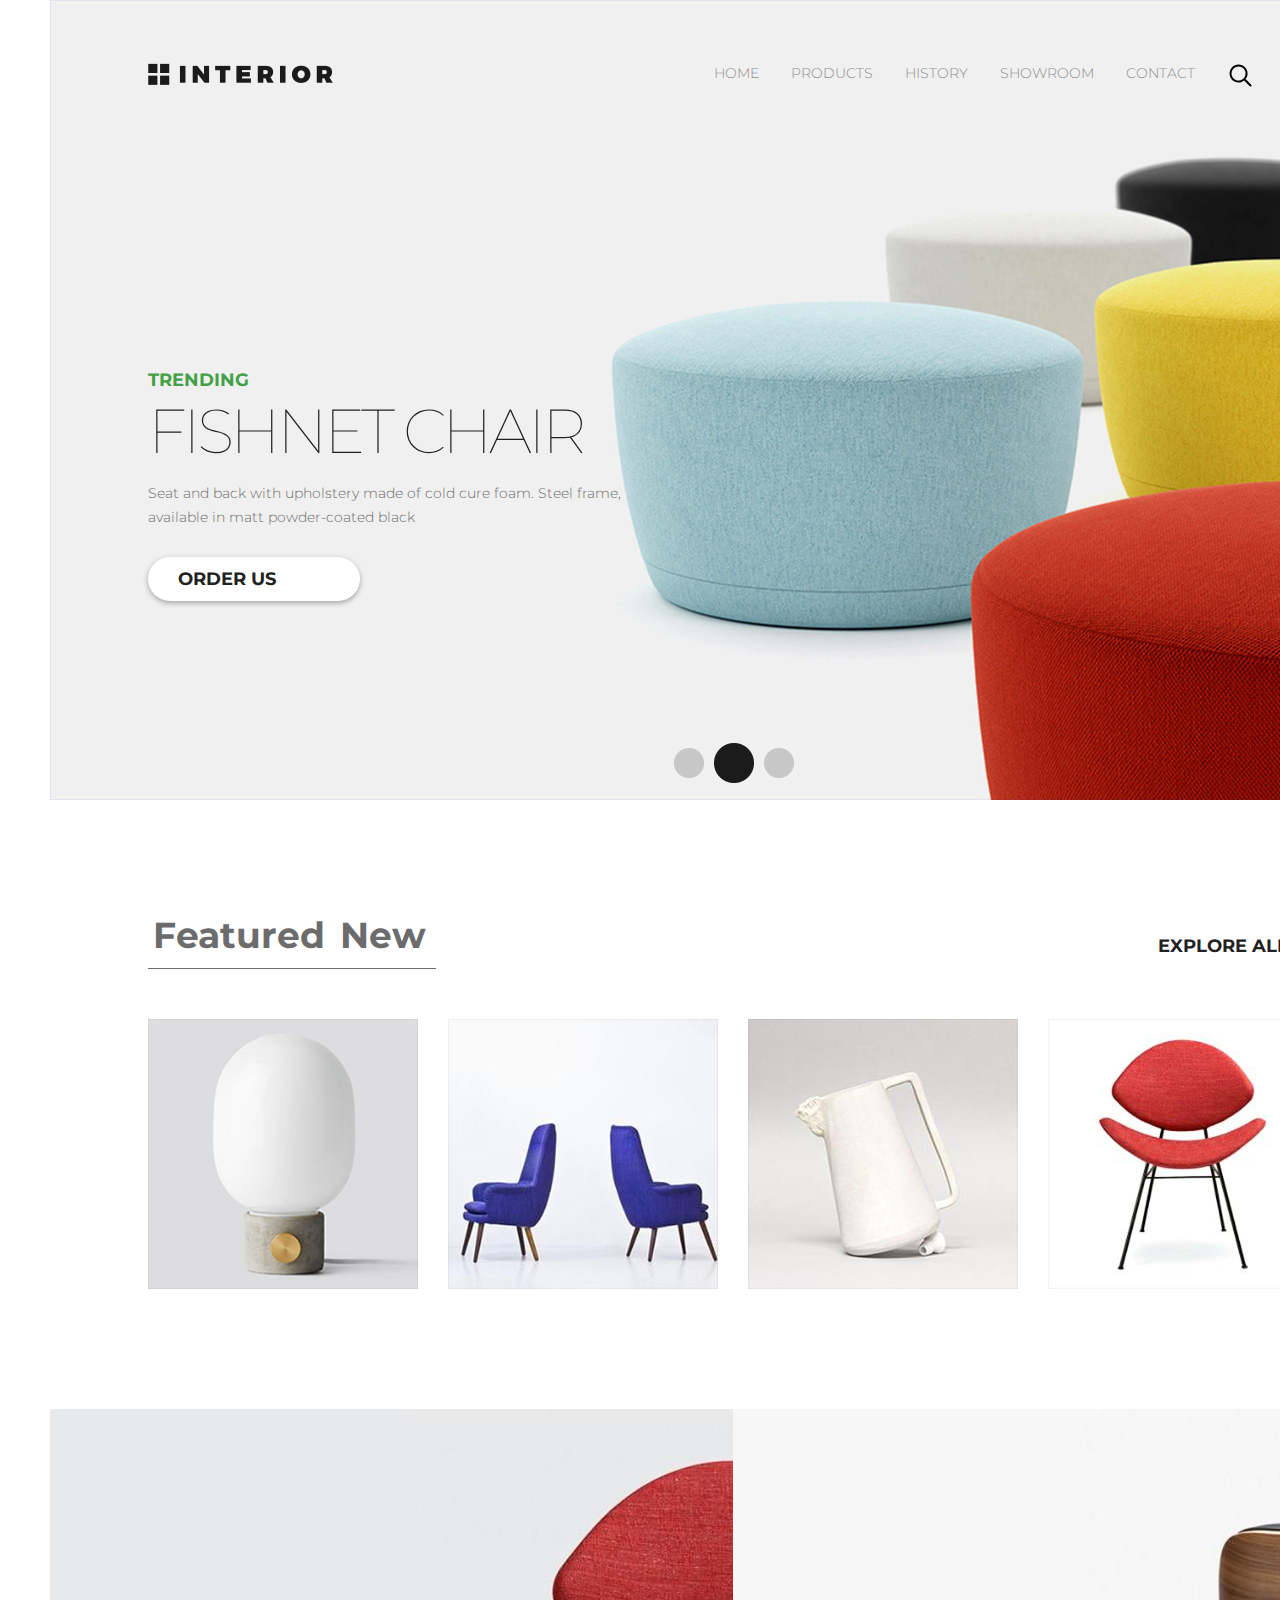
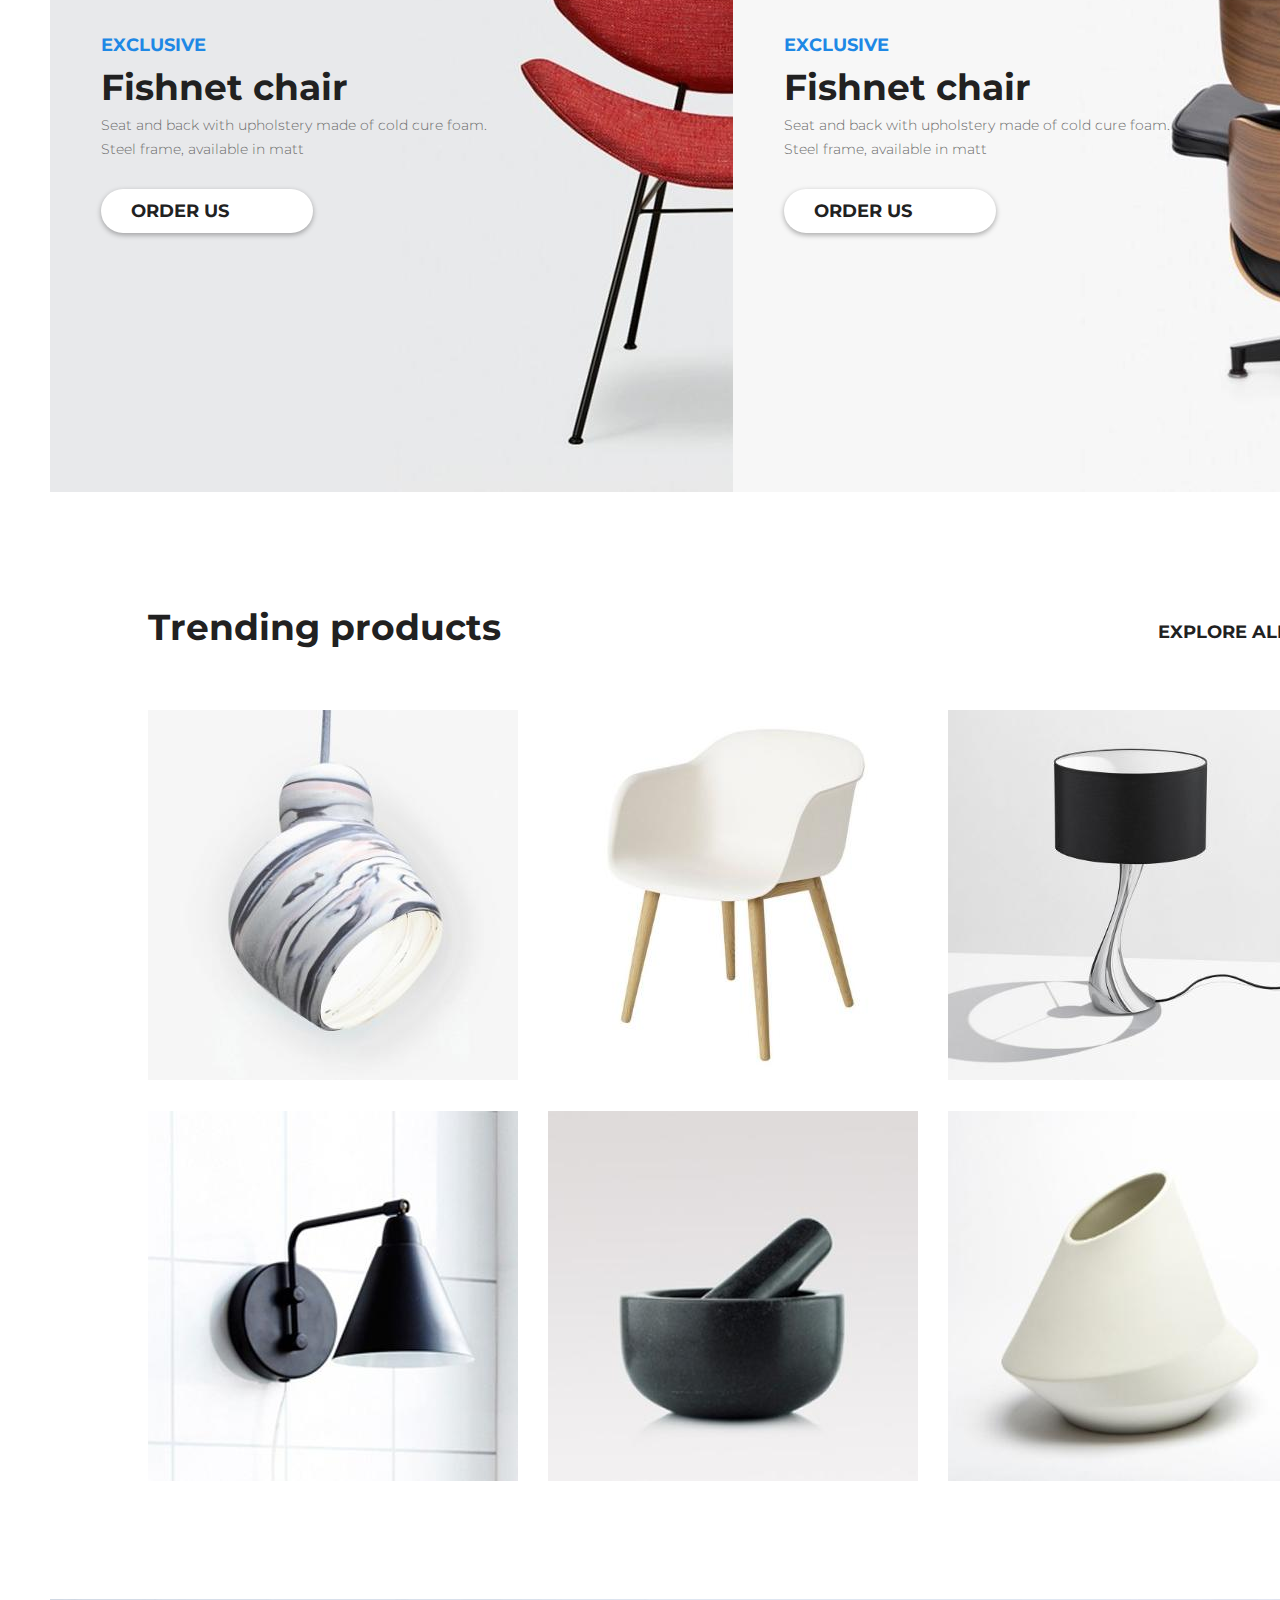
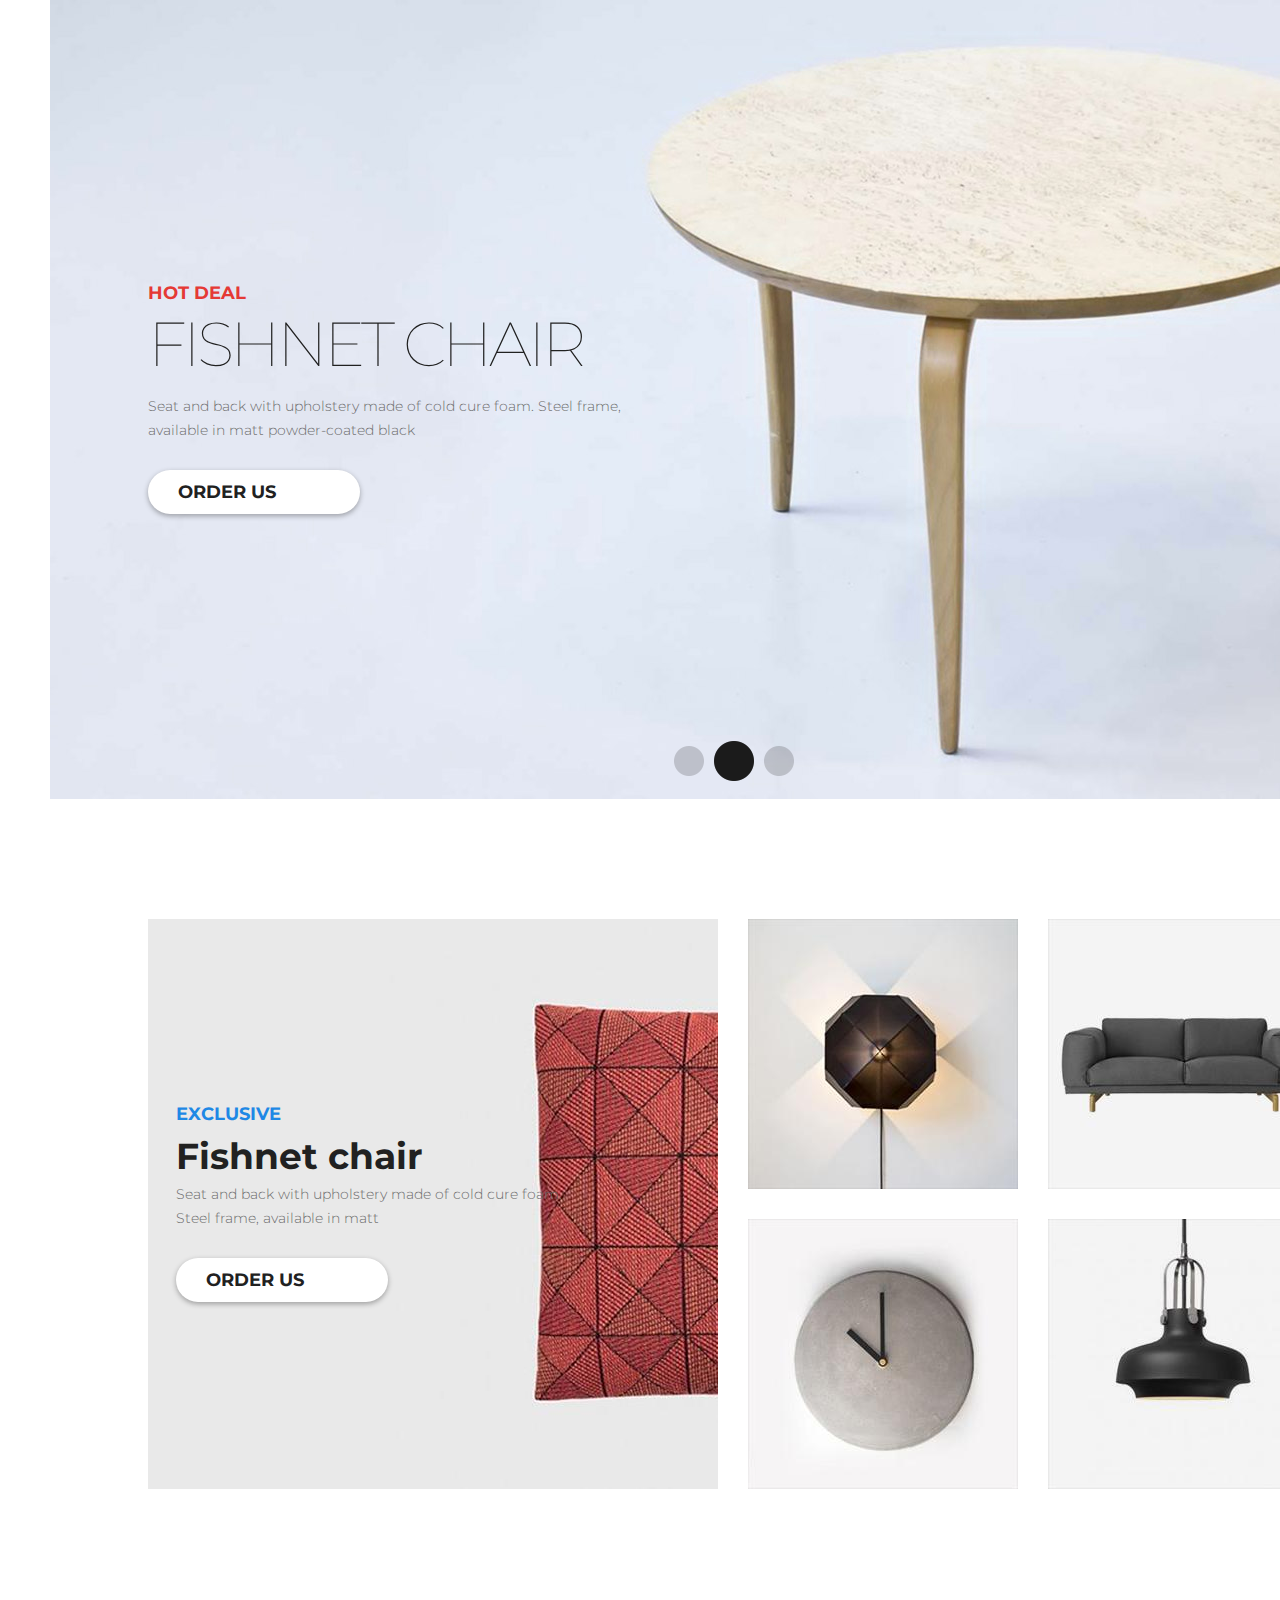
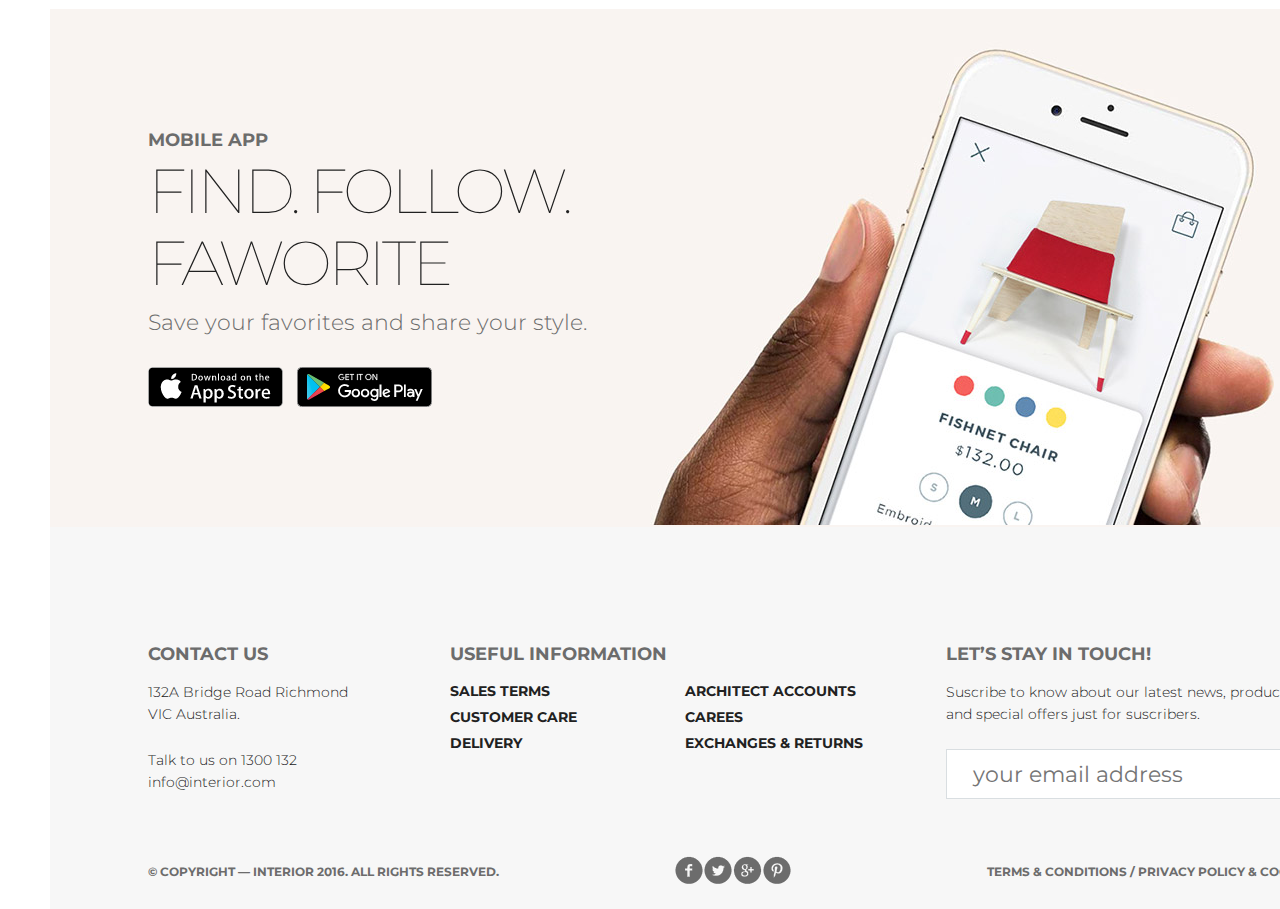
==== index.html @ baceb8fa "Файлы для сайта" ====
<!DOCTYPE html>
<html lang="en">

<head>
    <meta charset="UTF-8">
    <title>Interior Shop</title>
    <link rel="stylesheet" href="css/normalize.css">
    <link rel="stylesheet" href="css/style.css">
</head>

<body class="index-page">
    <div class="container">
        <header>
            <nav class="nav-sticky">
               <h1 class="visuallyhidden">Магазин мебели</h1>
                <a href="#" class="logo"><img src="img/logo.png" width="185" height="22" alt="Логотип Интериор"></a>
                <ul class="main-menu">
                    <li><a href="#">Home</a></li>
                    <li><a href="product.html">Products</a></li>
                    <li><a href="#">History</a></li>
                    <li><a href="product-details.html">Showroom</a></li>
                    <li><a href="contacts.html">Contact</a></li>
                </ul>
            </nav>
            <div class="slider-description">
                <h4>Trending</h4>
                <h2>Fishnet chair</h2>
                <p>Seat and back with upholstery made of&nbsp;cold cure foam. Steel frame, available in&nbsp;matt powder-coated black</p>
                <a href="#" class="order-us">Order&nbsp;us</a>
            </div>
            <div class="controls">
                <img src="img/active.png" width="40" height="40" alt="active">
            </div>
        </header>



        <main>
            <section class="featured">
                <a href="#" class="featured-nav">Featured</a>
                <a href="#" class="featured-nav">New</a>
                <a href="#" class="explore-all">Explore all</a>
                <ul class="featured-items">
                    <li class="featured-item">
                        <div class="featured-item-description">
                            <a href="#"></a>
                            <h4>Fishnet chair</h4>
                            <p>Seat and back with upholstery made of&nbsp;cold cure foam</p>
                        </div>
                        <img src="img/white-egg-lamp.jpg" width="270" height="270" alt="Белая настольная лампа">
                    </li>
                    <li class="featured-item">
                        <div class="featured-item-description">
                            <a href="#"></a>
                            <h4>Fishnet chair</h4>
                            <p>Seat and back with upholstery made of&nbsp;cold cure foam</p>
                        </div>
                        <img src="img/2-blue-chairs.jpg" width="270" height="270" alt="Два синих кресла">
                    </li>
                    <li class="featured-item">
                        <div class="featured-item-description">
                            <a href="#"></a>
                            <h4>Fishnet chair</h4>
                            <p>Seat and back with upholstery made of&nbsp;cold cure foam</p>
                        </div>
                        <img src="img/kettle.jpg" width="270" height="270" alt="Белый чайник">
                    </li>
                    <li class="featured-item">
                        <div class="featured-item-description">
                            <a href="#"></a>
                            <h4>Fishnet chair</h4>
                            <p>Seat and back with upholstery made of&nbsp;cold cure foam</p>
                        </div>
                        <img src="img/red-chair.jpg" width="270" height="270" alt="Красное кресло">
                    </li>
                </ul>
            </section>
            <section class="teaser">
                <div class="teaser-item">
                    <h4>Exclusive</h4>
                    <h3>Fishnet chair</h3>
                    <p>Seat and back with upholstery made of&nbsp;cold cure foam. Steel frame, available in&nbsp;matt</p>
                    <a href="" class="order-us">Order&nbsp;us</a>
                </div>
                <div class="teaser-item">
                    <h4>Exclusive</h4>
                    <h3>Fishnet chair</h3>
                    <p>Seat and back with upholstery made of&nbsp;cold cure foam. Steel frame, available in&nbsp;matt</p>
                    <a href="" class="order-us">Order&nbsp;us</a>
                </div>
            </section>
            <section class="trending">
                <h3>Trending products</h3>
                <a href="" class="explore-all">Explore all</a>
                <ul class="trending-list">
                    <li><img src="img/white-stripped-ceiling-lamp.jpg" width="370" height="370" alt="Лампа"></li>
                    <li><img src="img/white-chair.jpg" width="370" height="370" alt="Белое кресло"></li>
                    <li><img src="img/black-lamp.jpg" width="370" height="370" alt="Настольная лампа"></li>
                    <li><img src="img/triangle-black-sconce.jpg" width="370" height="370" alt="Бра"></li>
                    <li><img src="img/mortar.jpg" width="370" height="370" alt="Ступка"></li>
                    <li><img src="img/humidifer.jpg" width="370" height="370" alt="Увлажнитель воздуха"></li>
                </ul>
            </section>
            <section class="main-slider">
                <div class="slider-description">
                    <h4>Hot deal</h4>
                    <h2>Fishnet chair</h2>
                    <p>Seat and back with upholstery made of&nbsp;cold cure foam. Steel frame, available in&nbsp;matt powder-coated black</p>
                    <a href="" class="order-us">Order&nbsp;us</a>
                </div>
                <div class="controls">
                    <img src="img/active.png" width="40" height="40" alt="active">
                </div>
            </section>
            <section class="exclusive">
                <div class="exclusive-promo-item">
                    <h4>Exclusive</h4>
                    <h3>Fishnet chair</h3>
                    <p>Seat and back with upholstery made of&nbsp;cold cure foam. Steel frame, available in&nbsp;matt</p>
                    <a href="" class="order-us">Order&nbsp;us</a>
                </div>
                <img src="img/pillow.jpg" alt="Подушка" class="exclusive-promo-item-img">
                <ul class="exclusive-list">
                    <li><img src="img/square-sconce.jpg" width="270" height="270" alt="Бра"></li>
                    <li><img src="img/sofa.jpg" width="270" height="270" alt="Диван"></li>
                    <li><img src="img/watch.jpg" width="270" height="270" alt="Часы"></li>
                    <li><img src="img/black-ceiling-lamp.jpg" width="270" height="270" alt="Люстра"></li>
                </ul>
            </section>
            <section class="app">
                <h4>Mobile app</h4>
                <h2>Find. Follow. Faworite</h2>
                <p>Save your favorites and share your style.</p>
                <a href="" class="appstore download">download on&nbsp;the App Store</a>
                <a href="" class="googleplay download">Get it&nbsp;on&nbsp;Google Play</a>
            </section>
        </main>



        <footer class="main-footer">
            <div class="info">
                <div class="address">
                    <h4>Contact&nbsp;us</h4>
                    <p>132A Bridge Road Richmond VIC
                        Australia.</p>
                    <p>Talk to&nbsp;us on&nbsp;1300&nbsp;132
                        info@interior.com</p>
                </div>
                <div class="useful-info">
                    <h4>Useful Information</h4>
                    <ul>
                        <li><a href="#">Sales terms</a></li>
                        <li><a href="#">Architect accounts</a></li>
                        <li><a href="#">Customer care</a></li>
                        <li><a href="#">Carees</a></li>
                        <li><a href="#">Delivery</a></li>
                        <li><a href="#">Exchanges &amp;&nbsp;returns</a></li>
                    </ul>
                </div>
                <div class="subscribe">
                    <h4>Let&rsquo;s stay in&nbsp;touch!</h4>
                    <p>Suscribe to&nbsp;know about our latest news, products and special offers just for suscribers.</p>
                    <form>
                        <input type="email" name="email" placeholder="your email address">
                        <input type="submit" value="Отправить" name="submit">
                    </form>
                </div>
            </div>
            <div class="footer-footer">
                <p>&copy;&nbsp;Copyright&nbsp;&mdash; Interior 2016. all rights reserved.</p>                
                    <ul class="social">
                        <li><a href="https://www.facebook.com"><span class="visuallyhidden">Facebook</span></a></li>
                        <li><a href="https://twitter.com"><span class="visuallyhidden">Twitter</span></a></li>
                        <li><a href="https://plus.google.com"><span class="visuallyhidden">Google plus</span></a></li>
                        <li><a href="https://www.pinterest.ru"><span class="visuallyhidden">Pinterest</span></a></li>
                    </ul>
                <p>Terms &amp;&nbsp;Conditions&nbsp;/ Privacy policy &amp;&nbsp;Cookies</p>
            </div>
        </footer>
    </div>
</body>

</html>
---- css/style.css ----
@import url('https://fonts.googleapis.com/css?family=Montserrat:100,300,700');

/*Подсветка границ блоков*/
/*
body,
header,
div,
section,
ul,
footer {
    outline: 1px solid lightgreen;
}
*/

/*Общие настройки для тегов*/

ul,
li {
    margin: 0;
    padding: 0;
    list-style-type: none;
}
a:active, butoon:active {
    position: relative;
    top: 2px;
}

.visuallyhidden:not(:focus):not(:active) {
    position: absolute;

    width: 1px;
    height: 1px;
    margin: -1px;
    border: 0;
    padding: 0;

    white-space: nowrap;

    -webkit-clip-path: inset(100%);

            clip-path: inset(100%);
    clip: rect(0 0 0 0);
    overflow: hidden;
}

/*


Стили форматирования
*/
body {
    font-family: Montserrat, sans-serif;
    color: #6c6c6c;
    font-size: 14px;
    font-weight: 300;
    line-height: 24px;
}

.container {
    width: 1366px;
    padding: 0 50px;
    margin: 0 auto;
}

header,
.featured,
.trending,
.middle-slider,
.exclusive,
.app,
.main-footer,
.main-slider,
.contacts,
.product-review {
    padding: 0 98px;
}

/*


Шапка сайта
*/

.index-page header {
    background-image: url("../img/slider-header-poof.jpg");
    min-height: 800px;
    padding-top: 356px;
    -webkit-box-sizing: border-box;
            box-sizing: border-box;
}

.nav,
.nav-sticky {
    display: -webkit-box;
    display: -ms-flexbox;
    display: flex;
    -webkit-box-pack: justify;
        -ms-flex-pack: justify;
            justify-content: space-between;
    background-color: #f0f0f0;
}

.nav-sticky {
    position: fixed;
    top: 49px;
    margin: 0 auto;
    z-index: 1;
}

.nav-sticky .logo {
    display: block;
    width: 185px;
    height: 22px;
    margin-top: 14px;
    margin-right: 365px;
}

.main-menu {
    display: -webkit-box;
    display: -ms-flexbox;
    display: flex;
    width: 620px;
    height: 65px;
}

.main-menu::after {
    content: "";
    width: 23px;
    height: 23px;
    background-image: url(../img/search.svg);
    background-repeat: no-repeat;
    background-size: contain;
    position: relative;
    top: 15px;
    left: 18px;
}

.main-menu li {
    height: 65px;
}

.main-menu a {
    height: 55px;
    color: #8c8c8c;
    line-height: 48px;
    text-align: right;
    padding: 0 16px;
    -webkit-box-sizing: border-box;
            box-sizing: border-box;
    text-decoration: none;
    text-transform: uppercase;
}

.main-menu a:hover {
    color: #212121;
    border-bottom: 3px solid #212121;
    text-shadow: 0 0 1px #212121;
}

.slider-description {
    width: 490px;
}

.index-page h2 {
    color: #212121;
    font-size: 62px;
    font-weight: 100;
    line-height: 72px;
    text-transform: uppercase;
    margin: -9px 0;
    margin-bottom: 4px;
    letter-spacing: -4px;
}

.index-page h3,
.product-page h3,
.product-details h3 {
    color: #212121;
    font-size: 36px;
    font-weight: 700;
    margin: 6px 0;
}

.index-page h4,
.product-page h4,
.product-details h4 {
    font-size: 18px;
    font-weight: 700;
    line-height: 48px;
    color: #212121;
    text-transform: uppercase;
    margin: 0px;
}

.slider-description h4 {
    color: #43a047;
}

.order-us {
    display: block;
    color: #212121;
    font-weight: 700;
    font-size: 18px;
    line-height: 44px;
    text-decoration: none;
    text-transform: uppercase;
    background-color: #ffffff;
    -webkit-box-shadow: 0px 2px 4.85px 0.15px rgba(33, 33, 33, 0.35);
            box-shadow: 0px 2px 4.85px 0.15px rgba(33, 33, 33, 0.35);
    width: 182px;
    height: 44px;
    border-radius: 22px;
    margin-top: 28px;
    padding-left: 30px;
    position: relative;
}

.order-us:hover {
    color: #6c6c6c;
}

.order-us:active {
    -webkit-box-shadow: none;
            box-shadow: none;
}

.order-us::after {
    display: none;
    content: "";
    width: 9px;
    height: 12px;
    background-image: url("../img/arrow.svg");
    background-repeat: no-repeat;
    background-size: contain;
    position: absolute;
    top: 16px;
    right: 30px;
}

.order-us:hover::after {
    display: block;
}

.controls {
    width: 120px;
    height: 40px;
    background-image: url(../img/navi.png);
    margin-left: 526px;
    margin-top: 142px;
}

.controls img {
    margin-left: 40px;
}


.featured {
    padding-top: 123px;
    padding-bottom: 120px;
}

.featured-nav {
    display: block;
    -webkit-box-sizing: border-box;
            box-sizing: border-box;
    float: left;
    color: #6c6c6c;
    text-decoration: none;
    padding-left: 5px;
    padding-right: 10px;
    font-size: 36px;
    font-weight: 700;
    border-bottom: 1px solid #6c6c6c;
    margin-bottom: 50px;
    height: 46px;
}

a.featured-nav:hover {
    color: #212121;
    border-bottom: 3px solid #212121;
}

.explore-all {
    color: #212121;
    font-size: 18px;
    font-weight: 700;
    float: right;
    text-transform: uppercase;
    text-decoration: none;
    line-height: 47px;
    padding-right: 30px;
    position: relative;
}

a.explore-all::after {
    display: none;
    content: "";
    background: url(../img/arrow.svg) no-repeat;
    background-size: contain;
    width: 9px;
    height: 12px;
    top: 16px;
    right: 0px;
    position: absolute;
}

a.explore-all:hover::after {
    display: inline-block;
}

.featured-items {
    display: -webkit-box;
    display: -ms-flexbox;
    display: flex;
    -webkit-box-pack: justify;
        -ms-flex-pack: justify;
            justify-content: space-between;
    margin: 0;
    padding: 0;
    clear: both;
}

.featured-item {
    width: 270px;
    height: 270px;
    position: relative;
}

.featured-item-description {
    position: absolute;
    display: none;
    width: 230px;
    height: 270px;
    background: url(../img/hover-fog.png);
    text-align: center;
    padding: 0 20px;
}

.featured-item-description h4 {
    text-transform: none;
}

.featured-item a {
    display: block;
    border-radius: 50%;
    background-color: #ffffff;
    -webkit-box-shadow: 0px 2px 4.85px 0.15px rgba(33, 33, 33, 0.35);
            box-shadow: 0px 2px 4.85px 0.15px rgba(33, 33, 33, 0.35);
    width: 48px;
    height: 48px;
    margin: 62px auto 19px;

}

.featured-item a:after {
    display: block;
    content: "";
    background: url(../img/arrow.svg) no-repeat;
    background-size: contain;
    width: 12px;
    height: 20px;
    position: relative;
    top: 14px;
    left: 18px;
}

.featured-item h4 {
    font-size: 22px;
    line-height: 30px;
}

.featured-item:hover .featured-item-description {
    display: block;
}

section.teaser {
    display: -webkit-box;
    display: -ms-flexbox;
    display: flex;
    margin: 0;
}

.teaser-item {
    width: 683px;
    height: 683px;
    -webkit-box-sizing: border-box;
            box-sizing: border-box;
    background: url("../img/half-of-red-chair.jpg");
    padding-left: 51px;
    padding-top: 212px;
}

.teaser-item:last-child {
    background: url("../img/wood-chair.jpg");
}

.teaser-item h4 {
    color: #1e88e5;
}

.teaser-item p,
.exclusive-promo-item p {
    width: 390px;
}

.exclusive-list li:hover img {
    opacity: 0.5;
}

.trending {
    padding-top: 117px;
    padding-bottom: 87px;
}

.trending h3 {
    display: inline-block;
}

.trending-list {
    margin-top: 63px;
    display: -webkit-box;
    display: -ms-flexbox;
    display: flex;
    -ms-flex-wrap: wrap;
        flex-wrap: wrap;
    -webkit-box-pack: justify;
        -ms-flex-pack: justify;
            justify-content: space-between;
}

.trending-list li {
    margin-bottom: 24px;
}
.trending-list li:hover {
    -webkit-box-shadow: 0 0 10px #6c6c6c;
            box-shadow: 0 0 10px #6c6c6c;
}

.main-slider {
    min-height: 800px;
    -webkit-box-sizing: border-box;
            box-sizing: border-box;
    background-image: url(../img/slider-main-table.jpg);
    padding-top: 270px;
}

.main-slider h4 {
    color: #e53935;
}

.main-slider .controls {
    margin-top: 227px;
}

.exclusive {
    display: -webkit-box;
    display: -ms-flexbox;
    display: flex;
    position: relative;
    padding-top: 120px;
    padding-bottom: 120px;
}

.exclusive-promo-item {
    position: absolute;
    width: 570px;
    height: 570px;
    -webkit-box-sizing: border-box;
            box-sizing: border-box;
    padding-left: 28px;
    padding-top: 171px;
}

.exclusive-promo-item h4 {
    color: #1e88e5;
}

.exclusive-promo-item-img {
    margin-right: 30px;
}

.exclusive-list {
    width: 570px;
    height: 570px;
    display: -webkit-box;
    display: -ms-flexbox;
    display: flex;
    -webkit-box-pack: justify;
        -ms-flex-pack: justify;
            justify-content: space-between;
    -ms-flex-wrap: wrap;
        flex-wrap: wrap;
    -webkit-box-align: end;
        -ms-flex-align: end;
            align-items: flex-end;
}

.exclusive-list li {
    width: 270px;
    height: 270px;
    margin-bottom: 30px;
}

.app {
    /*    min-height: 516px;*/
    background-image: url("../img/app-promo-background.jpg");
    padding-top: 107px;
    padding-bottom: 120px;
    padding-right: 550px;
}

.app h4 {
    color: #6c6c6c;
}

.app p {
    font-size: 22px;
    margin: 12px 0;
}

.download {
    display: inline-block;
    width: 135px;
    height: 40px;
    font-size: 0px;
    margin-right: 10px;
    margin-top: 20px;
    background-image: url(../img/app-store.png);
}
.download:hover {
    -webkit-box-shadow: 0 0 10px rgba(0,0,0,0.5);
            box-shadow: 0 0 10px rgba(0,0,0,0.5);
}

.googleplay {
    background-image: url(../img/google-play.png);
}

.main-footer {
    background-color: #f7f7f7;
    padding-top: 103px;

}

.info {
    display: -webkit-box;
    display: -ms-flexbox;
    display: flex;
    -webkit-box-pack: justify;
        -ms-flex-pack: justify;
            justify-content: space-between;
    margin-bottom: 39px;
}

.info h4 {
    color: #6c6c6c;

}

.address {
    width: 225px;
}

.main-footer p {
    line-height: 22px;
    color: #212121;
    margin-top: 3px;
    margin-bottom: 24px;
}

.useful-info {
    width: 420px;
}

.useful-info ul {
    display: -webkit-box;
    display: -ms-flexbox;
    display: flex;
    -ms-flex-wrap: wrap;
        flex-wrap: wrap;
    -webkit-box-pack: justify;
        -ms-flex-pack: justify;
            justify-content: space-between;
}

.useful-info ul li:nth-child(2n-1) {
    width: 215px;

}

.useful-info ul li:nth-child(2n) {
    width: 185px;

}

.useful-info a {
    display: inline-block;
    width: 200px;
    text-decoration: none;
    color: #212121;
    font-weight: 700;
    line-height: 26px;
    text-transform: uppercase;
}

.subscribe {
    width: 372px;
}

.subscribe form {
    position: relative;
}

.subscribe input[type="email"] {
    border: 1px solid #d9dee1;
    width: 368px;
    height: 46px;
    font-size: 22px;
    padding-left: 10px;
}

.subscribe input[type="email"]::-webkit-input-placeholder {
    line-height: 46px;
    padding-left: 16px;
    font-size: 22px;
}

.subscribe input[type="email"]:-ms-input-placeholder {
    line-height: 46px;
    padding-left: 16px;
    font-size: 22px;
}

.subscribe input[type="email"]::-ms-input-placeholder {
    line-height: 46px;
    padding-left: 16px;
    font-size: 22px;
}

.subscribe input[type="email"]::placeholder {
    line-height: 46px;
    padding-left: 16px;
    font-size: 22px;
}

.subscribe input[type="submit"] {
    display: block;
    padding-top: 10px;
    padding-left: 10px;
    content: "";
    width: 40px;
    height: 34px;
    font-size: 0px;
    line-height: 0px;
    background-image: url(../img/plane-icon.png);
    background-repeat: no-repeat;
    position: absolute;
    top: 14px;
    right: -6px;
    border: none;
    background-color: white;
    cursor: pointer;
}

.footer-footer {
    display: -webkit-box;
    display: -ms-flexbox;
    display: flex;
    -webkit-box-pack: justify;
        -ms-flex-pack: justify;
            justify-content: space-between;
}

.footer-footer p {
    color: #6c6c6c;
    font-size: 12px;
    font-weight: 700;
    line-height: 26px;
    text-transform: uppercase;
}

.social {
    margin-right: 20px;
    display: -webkit-box;
    display: -ms-flexbox;
    display: flex;
    -webkit-box-pack: justify;
        -ms-flex-pack: justify;
            justify-content: space-between;
}

.social a {
    display: block;
    width: 29px;
    height: 28px;
    background: url("../img/social-links.png") top left;
}
.social a:hover {
    opacity: 0.5;
}

.social li:nth-child(2) a {
    background-position: -34px 0;
}

.social li:nth-child(3) a {
    background-position: -67px 0;
}

.social li:nth-child(4) a {
    background-position: -100px 0;
}

/*Страница каталога*/
.product-page header {
    background-color: #f5f5f5;
    min-height: 360px;
    -webkit-box-sizing: border-box;
            box-sizing: border-box;
    padding-top: 49px;

}

.product-page .nav {
    background-color: #f5f5f5;
}

.product-page .nav img {
    margin-top: 14px;
}

.product-page h2,
.product-details h2 {
    color: #212121;
    font-size: 62px;
    font-weight: 100;
    line-height: 72px;
    text-transform: capitalize;
    letter-spacing: -1px;
    margin-top: 132px;
}

.product-page .trending {
    padding-top: 15px;
    padding-bottom: 105px;
}

.trending-nav {
    height: 42px;
}

.trending-nav li {
    float: left;
}

.trending-nav a {
    display: block;
    color: #6c6c6c;
    text-decoration: none;
    text-transform: uppercase;
    font-weight: 700;
    font-size: 18px;
    padding-right: 40px;
    height: 39px;
}

.trending-nav a:hover {
    color: #212121;
    border-bottom: 3px solid #212121;
}

.hr {
    width: 300px;
    height: 1px;
    background-color: #212121;
    clear: both;
}

.product-page .trending-list {
    margin-top: 47px;
}

.refresh {
    width: 70px;
    height: 70px;
    margin: 16px 560px;
    border: none;
    border-radius: 50%;
    background: url("../img/refresh.png") center center no-repeat;
}

.refresh:hover {
    background-color: #d8f4fe;
}
.refresh:active {
	background-color: lightcoral;
}

.contacts {
    padding-top: 20px;
    padding-bottom: 122px;
    display: -webkit-box;
    display: -ms-flexbox;
    display: flex;
    -webkit-box-pack: justify;
        -ms-flex-pack: justify;
            justify-content: space-between;
}

.contacts-address {
    width: 370px;
    height: 370px;
    -webkit-box-sizing: border-box;
            box-sizing: border-box;
    border: 1px solid #9c9c9c;
    padding-top: 115px;
    text-align: center;
    background: url(../img/point.png) top 47px left 165px no-repeat;
}

.contacts-address h4 {
    font-size: 22px;
}

.contacts-address h5 {
    font-weight: 700;
    margin: 0;
    color: #6c6c6c;
}

.contacts-address p {
    margin: 0 0 2px;
    font-weight: 700;
    color: #212121;
}

.contacts-address p:last-of-type {
    font-weight: 300;
    color: #6c6c6c;
}

/*Страница отдельного тавара*/

.product-details header {
    min-height: 72px;
    padding-top: 49px;
}
.product-details nav {
    background-color: white;
}
.product-details .nav img {
    margin-top: 14px;
}


.product-details .trending-nav {
    height: 70px;
    -webkit-box-sizing: border-box;
            box-sizing: border-box;
    padding-top: 22px;
    padding-left: 360px;
    background-color: #f4f4f4;
    text-align: center;
    margin-bottom: 70px;
}

.product-details .trending-nav a:hover {
    border: none;
}

.product-review-slider {
    width: 570px;
    height: 670px;
    float: left;
}

.slider-controls {
    display: -webkit-box;
    display: -ms-flexbox;
    display: flex;
    -webkit-box-pack: justify;
        -ms-flex-pack: justify;
            justify-content: space-between;
    width: 230px;
    margin-left: 150px;
    margin-top: 5px;
}

.slider-controls li {
    width: 70px;
    height: 70px;
    background: url(../img/controll1.png) no-repeat;
}

.slider-controls li:nth-child(2) {
    background: url(../img/controll2.png) no-repeat;
}

.slider-controls li:nth-child(3) {
    background: url(../img/controll3.png) no-repeat;
}

.slider-controls li.active {
    opacity: 0.5;
}

.slider-controls li:hover {
    opacity: 0.5;
}
.clearfix::after {
  content: "";
  display: table;
  clear: both;
}
.product-review-description {
    width: 570px;
    margin-top: 45px;
    float: right;
    text-align: center;
}

.product-details h2 {
    font-size: 70px;
    margin-top: 6px;
    margin-bottom: 6px;
    font-weight: 300;
    text-transform: none;
}

.product-review-description h3 {
    font-weight: 700;
    text-transform: capitalize;
}

.product-review-description h4 {
    color: #e53935;
}

.product-review-description p {
    text-align: left;
    font-size: 16px;
    margin: 12px 0;
    padding-left: 30px;
}

.product-details .order-us {
    font-size: 22px;
    color: white;
    line-height: 74px;
    -webkit-box-shadow: 0px 2px 4.85px 0.15px rgba(33, 33, 33, 0.35);
            box-shadow: 0px 2px 4.85px 0.15px rgba(33, 33, 33, 0.35);
    width: 510px;
    height: 71px;
    background: #f44336;
    border-radius: 35px;
    padding: 0;
    margin: 28px auto 45px;
    padding-right: 50px;
    -webkit-box-sizing: border-box;
            box-sizing: border-box;
}

.product-details .order-us::after {
    display: none;
    content: "";
    width: 15px;
    height: 15px;
    background: transparent;
    position: absolute;
    top: 28px;
    right: 170px;
    -webkit-transform: rotate(-45deg);
        -ms-transform: rotate(-45deg);
            transform: rotate(-45deg);
    border-bottom: 4px solid white;
    border-right: 4px solid white;
}

.product-details .order-us:hover::after {
    display: block;
}
.product-details .trending {
	padding-top: 223px;
}
.product-details .trending h3 {
	font-weight: 700;
    text-transform: capitalize;
}
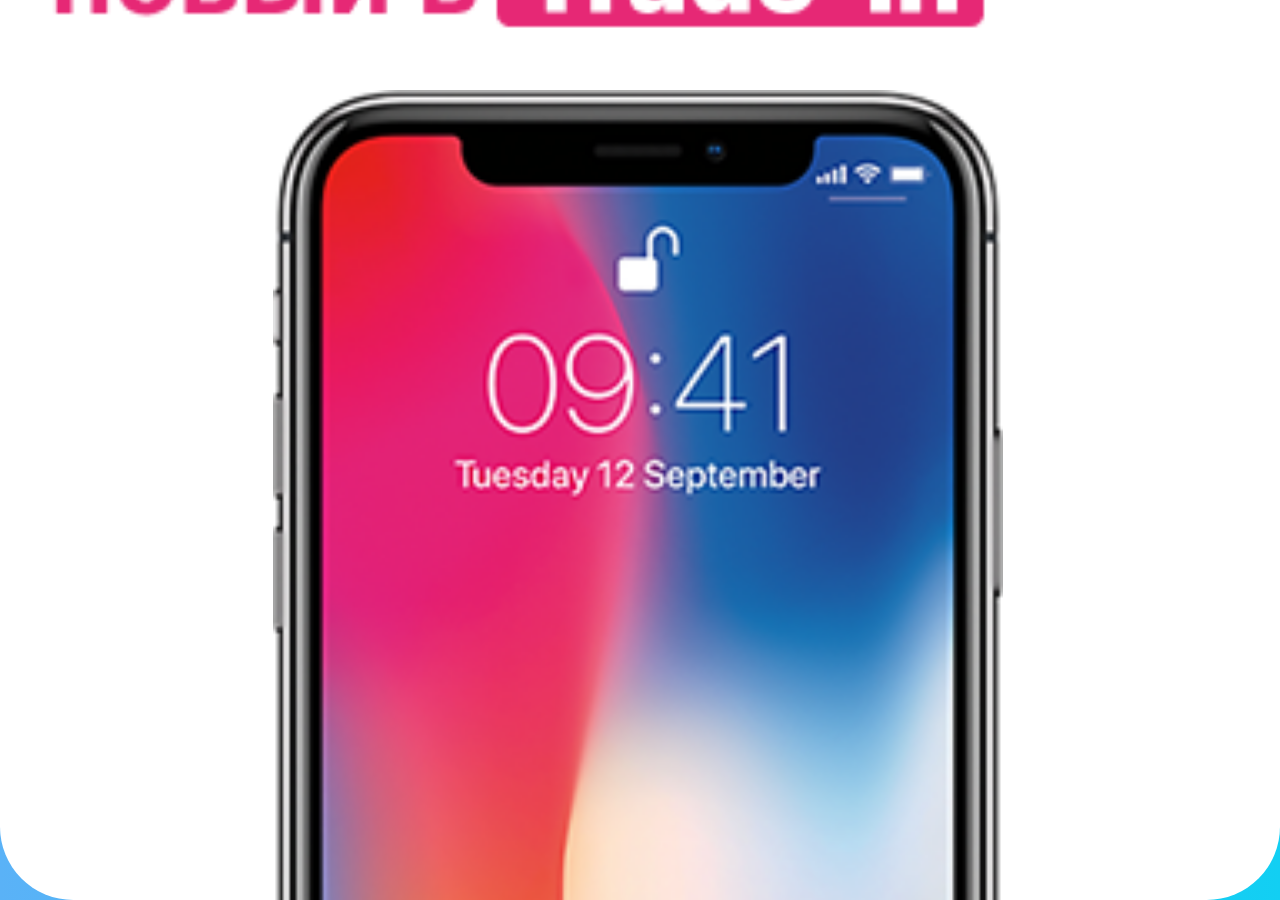
==== commit 7ba48d9b: "banner" ====
--- a/index.html
+++ b/index.html
@@ -1,184 +1,13 @@
-<!DOCTYPE html>
-<html lang="en">
-
-<head>
-    <meta charset="UTF-8">
-    <title>Interior Shop</title>
-    <link rel="stylesheet" href="css/normalize.css">
-    <link rel="stylesheet" href="css/style.css">
-</head>
-
-<body class="index-page">
-    <div class="container">
-        <header>
-            <nav class="nav-sticky">
-               <h1 class="visuallyhidden">Магазин мебели</h1>
-                <a href="#" class="logo"><img src="img/logo.png" width="185" height="22" alt="Логотип Интериор"></a>
-                <ul class="main-menu">
-                    <li><a href="#">Home</a></li>
-                    <li><a href="product.html">Products</a></li>
-                    <li><a href="#">History</a></li>
-                    <li><a href="product-details.html">Showroom</a></li>
-                    <li><a href="contacts.html">Contact</a></li>
-                </ul>
-            </nav>
-            <div class="slider-description">
-                <h4>Trending</h4>
-                <h2>Fishnet chair</h2>
-                <p>Seat and back with upholstery made of&nbsp;cold cure foam. Steel frame, available in&nbsp;matt powder-coated black</p>
-                <a href="#" class="order-us">Order&nbsp;us</a>
-            </div>
-            <div class="controls">
-                <img src="img/active.png" width="40" height="40" alt="active">
-            </div>
-        </header>
-
-
-
-        <main>
-            <section class="featured">
-                <a href="#" class="featured-nav">Featured</a>
-                <a href="#" class="featured-nav">New</a>
-                <a href="#" class="explore-all">Explore all</a>
-                <ul class="featured-items">
-                    <li class="featured-item">
-                        <div class="featured-item-description">
-                            <a href="#"></a>
-                            <h4>Fishnet chair</h4>
-                            <p>Seat and back with upholstery made of&nbsp;cold cure foam</p>
-                        </div>
-                        <img src="img/white-egg-lamp.jpg" width="270" height="270" alt="Белая настольная лампа">
-                    </li>
-                    <li class="featured-item">
-                        <div class="featured-item-description">
-                            <a href="#"></a>
-                            <h4>Fishnet chair</h4>
-                            <p>Seat and back with upholstery made of&nbsp;cold cure foam</p>
-                        </div>
-                        <img src="img/2-blue-chairs.jpg" width="270" height="270" alt="Два синих кресла">
-                    </li>
-                    <li class="featured-item">
-                        <div class="featured-item-description">
-                            <a href="#"></a>
-                            <h4>Fishnet chair</h4>
-                            <p>Seat and back with upholstery made of&nbsp;cold cure foam</p>
-                        </div>
-                        <img src="img/kettle.jpg" width="270" height="270" alt="Белый чайник">
-                    </li>
-                    <li class="featured-item">
-                        <div class="featured-item-description">
-                            <a href="#"></a>
-                            <h4>Fishnet chair</h4>
-                            <p>Seat and back with upholstery made of&nbsp;cold cure foam</p>
-                        </div>
-                        <img src="img/red-chair.jpg" width="270" height="270" alt="Красное кресло">
-                    </li>
-                </ul>
-            </section>
-            <section class="teaser">
-                <div class="teaser-item">
-                    <h4>Exclusive</h4>
-                    <h3>Fishnet chair</h3>
-                    <p>Seat and back with upholstery made of&nbsp;cold cure foam. Steel frame, available in&nbsp;matt</p>
-                    <a href="" class="order-us">Order&nbsp;us</a>
-                </div>
-                <div class="teaser-item">
-                    <h4>Exclusive</h4>
-                    <h3>Fishnet chair</h3>
-                    <p>Seat and back with upholstery made of&nbsp;cold cure foam. Steel frame, available in&nbsp;matt</p>
-                    <a href="" class="order-us">Order&nbsp;us</a>
-                </div>
-            </section>
-            <section class="trending">
-                <h3>Trending products</h3>
-                <a href="" class="explore-all">Explore all</a>
-                <ul class="trending-list">
-                    <li><img src="img/white-stripped-ceiling-lamp.jpg" width="370" height="370" alt="Лампа"></li>
-                    <li><img src="img/white-chair.jpg" width="370" height="370" alt="Белое кресло"></li>
-                    <li><img src="img/black-lamp.jpg" width="370" height="370" alt="Настольная лампа"></li>
-                    <li><img src="img/triangle-black-sconce.jpg" width="370" height="370" alt="Бра"></li>
-                    <li><img src="img/mortar.jpg" width="370" height="370" alt="Ступка"></li>
-                    <li><img src="img/humidifer.jpg" width="370" height="370" alt="Увлажнитель воздуха"></li>
-                </ul>
-            </section>
-            <section class="main-slider">
-                <div class="slider-description">
-                    <h4>Hot deal</h4>
-                    <h2>Fishnet chair</h2>
-                    <p>Seat and back with upholstery made of&nbsp;cold cure foam. Steel frame, available in&nbsp;matt powder-coated black</p>
-                    <a href="" class="order-us">Order&nbsp;us</a>
-                </div>
-                <div class="controls">
-                    <img src="img/active.png" width="40" height="40" alt="active">
-                </div>
-            </section>
-            <section class="exclusive">
-                <div class="exclusive-promo-item">
-                    <h4>Exclusive</h4>
-                    <h3>Fishnet chair</h3>
-                    <p>Seat and back with upholstery made of&nbsp;cold cure foam. Steel frame, available in&nbsp;matt</p>
-                    <a href="" class="order-us">Order&nbsp;us</a>
-                </div>
-                <img src="img/pillow.jpg" alt="Подушка" class="exclusive-promo-item-img">
-                <ul class="exclusive-list">
-                    <li><img src="img/square-sconce.jpg" width="270" height="270" alt="Бра"></li>
-                    <li><img src="img/sofa.jpg" width="270" height="270" alt="Диван"></li>
-                    <li><img src="img/watch.jpg" width="270" height="270" alt="Часы"></li>
-                    <li><img src="img/black-ceiling-lamp.jpg" width="270" height="270" alt="Люстра"></li>
-                </ul>
-            </section>
-            <section class="app">
-                <h4>Mobile app</h4>
-                <h2>Find. Follow. Faworite</h2>
-                <p>Save your favorites and share your style.</p>
-                <a href="" class="appstore download">download on&nbsp;the App Store</a>
-                <a href="" class="googleplay download">Get it&nbsp;on&nbsp;Google Play</a>
-            </section>
-        </main>
-
-
-
-        <footer class="main-footer">
-            <div class="info">
-                <div class="address">
-                    <h4>Contact&nbsp;us</h4>
-                    <p>132A Bridge Road Richmond VIC
-                        Australia.</p>
-                    <p>Talk to&nbsp;us on&nbsp;1300&nbsp;132
-                        info@interior.com</p>
-                </div>
-                <div class="useful-info">
-                    <h4>Useful Information</h4>
-                    <ul>
-                        <li><a href="#">Sales terms</a></li>
-                        <li><a href="#">Architect accounts</a></li>
-                        <li><a href="#">Customer care</a></li>
-                        <li><a href="#">Carees</a></li>
-                        <li><a href="#">Delivery</a></li>
-                        <li><a href="#">Exchanges &amp;&nbsp;returns</a></li>
-                    </ul>
-                </div>
-                <div class="subscribe">
-                    <h4>Let&rsquo;s stay in&nbsp;touch!</h4>
-                    <p>Suscribe to&nbsp;know about our latest news, products and special offers just for suscribers.</p>
-                    <form>
-                        <input type="email" name="email" placeholder="your email address">
-                        <input type="submit" value="Отправить" name="submit">
-                    </form>
-                </div>
-            </div>
-            <div class="footer-footer">
-                <p>&copy;&nbsp;Copyright&nbsp;&mdash; Interior 2016. all rights reserved.</p>                
-                    <ul class="social">
-                        <li><a href="https://www.facebook.com"><span class="visuallyhidden">Facebook</span></a></li>
-                        <li><a href="https://twitter.com"><span class="visuallyhidden">Twitter</span></a></li>
-                        <li><a href="https://plus.google.com"><span class="visuallyhidden">Google plus</span></a></li>
-                        <li><a href="https://www.pinterest.ru"><span class="visuallyhidden">Pinterest</span></a></li>
-                    </ul>
-                <p>Terms &amp;&nbsp;Conditions&nbsp;/ Privacy policy &amp;&nbsp;Cookies</p>
-            </div>
-        </footer>
-    </div>
-</body>
-
-</html>
+<!DOCTYPE html>
+<html lang="">
+  <head>
+    <meta charset="UTF-8">
+    <meta name="viewport" content="width=device-width, initial-scale=1.0">
+    <title>Banner</title>
+    <script type="module" crossorigin src="/assets/index-Bk9i0ynu.js"></script>
+    <link rel="stylesheet" crossorigin href="/assets/index-CYeherEY.css">
+  </head>
+  <body>
+    <div id="app"></div>
+  </body>
+</html>
--- a/assets/index-CYeherEY.css
+++ b/assets/index-CYeherEY.css
@@ -0,0 +1 @@
+*,*:before,*:after{box-sizing:border-box}body{margin:0}@font-face{font-family:Gilroy;src:url(/fonts/Gilroy-Heavy.woff) format("woff")}:root{--animation-duration: 12s;font-size:2.60417vw;font-family:Gilroy,sans-serif}.weather{padding:2em;color:#fff;display:grid;height:30.8em;background:url(/images/Clouds.svg) no-repeat right 50%,linear-gradient(90deg,#5ab2f7,#12cff3);width:100%;border-radius:2.2em;align-content:space-between;overflow:hidden;position:absolute;top:0;animation-name:stretch-weather;animation-duration:var(--animation-duration);animation-fill-mode:forwards;animation-timing-function:cubic-bezier(.17,.67,.61,1.27)}.weather span{font-size:2.4em;font-weight:700}@keyframes stretch-weather{92%{height:30.8em;z-index:0;padding:2em}96%{padding-top:4em;padding-bottom:4em;z-index:2;height:100%}to{padding-top:4em;padding-bottom:4em;z-index:2;height:100%}}.advertisement{width:100%;height:46em;background:#fff;border-radius:2.2em;position:absolute;bottom:0;padding-top:1.3em;animation-name:fill-up-screen;animation-duration:var(--animation-duration);animation-timing-function:cubic-bezier(.17,.67,.61,1.27)}@keyframes fill-up-screen{6%{height:46em;padding-top:1.3em}12%{height:100%;padding-top:4.1em}24%{height:100%;padding-top:4.1em}30%{height:46em;padding-top:1.3em}}.logo{width:26em;height:5.2em;display:block;margin:0 auto;left:0;position:relative;animation-name:logo-shift;animation-duration:var(--animation-duration)}@keyframes logo-shift{36%{left:0}44%{left:50em}72%{left:50em}84%{left:0}}.advert-text{position:absolute;top:8.5em;left:1.5em;animation-name:advert-move;width:32.9em;height:11.7em;animation-duration:var(--animation-duration)}@keyframes advert-move{6%{top:8.5em}12%{top:14em}24%{top:14em}30%{top:8.5em}36%{top:8.5em}40%{top:29.5em}72%{top:29.5em}84%{top:8.5em}}.phone{position:absolute;top:21.7em;left:8.2em;animation-name:phone-move;animation-duration:var(--animation-duration);transform-origin:top left;width:21.9em;height:43.9em}@keyframes phone-move{6%{top:21.7em;left:8.2em;scale:1}12%{top:30.4em;left:4.2em;scale:1.36}24%{top:30.4em;left:4.2em;scale:1.36}30%{top:21.7em;left:8.2em;scale:1}36%{top:21.7em;left:8.2em;rotate:0deg}40%{top:-11.5em;left:14em;rotate:-15deg}48%{top:-13.5em}56%{top:-11.5em}64%{top:-13.5em}72%{top:-11.5em;left:14em;rotate:-15deg}84%{top:21.7em;left:8.2em;rotate:0deg}}.frame{display:flex;flex-direction:column;align-items:center;width:100vw;height:100vh;background:#000;position:relative;overflow:hidden}
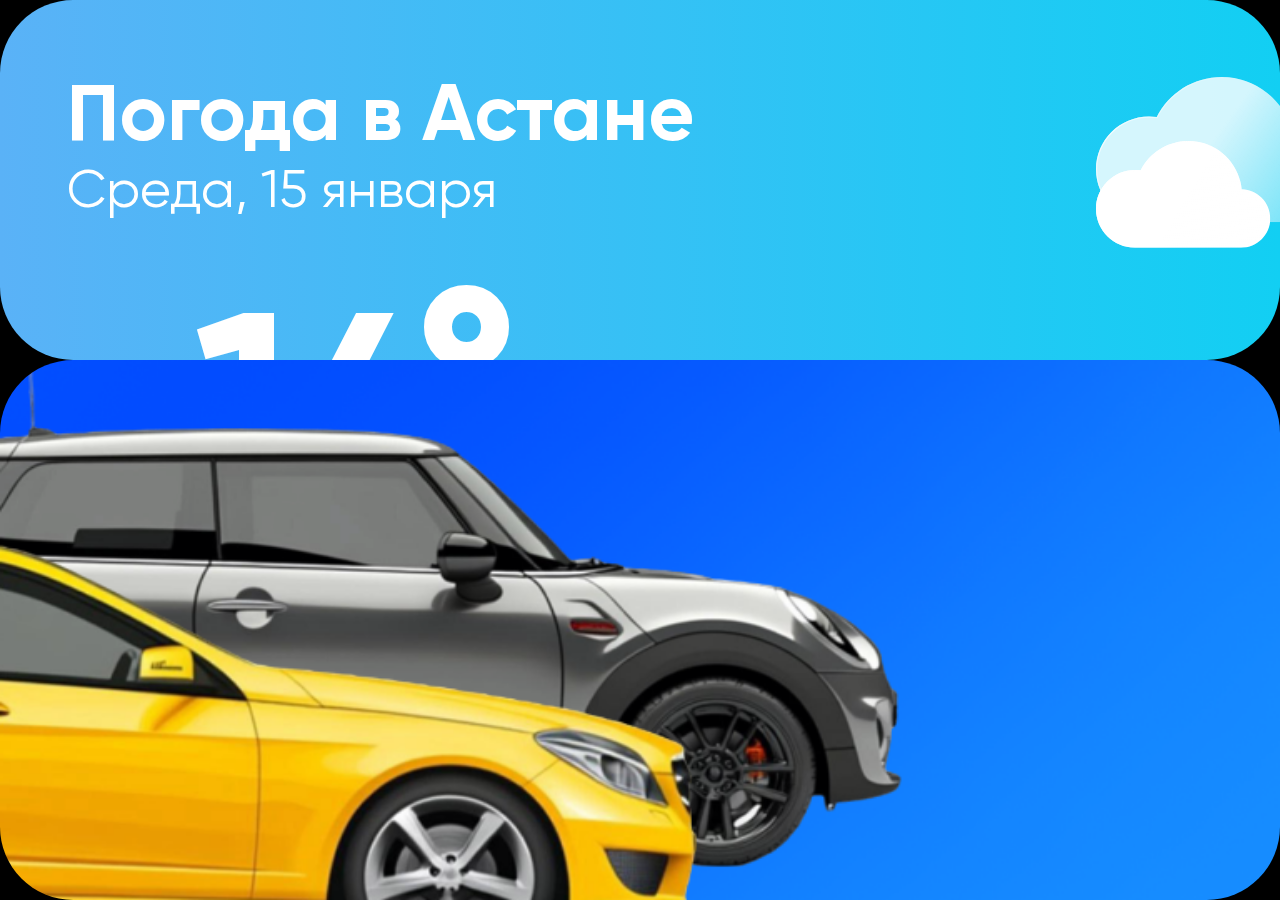
==== commit 05414a45: "banner second iteration" ====
--- a/index.html
+++ b/index.html
@@ -3,9 +3,9 @@
   <head>
     <meta charset="UTF-8">
     <meta name="viewport" content="width=device-width, initial-scale=1.0">
-    <title>Banner</title>
-    <script type="module" crossorigin src="/assets/index-Bk9i0ynu.js"></script>
-    <link rel="stylesheet" crossorigin href="/assets/index-CYeherEY.css">
+    <title>Vite App</title>
+    <script type="module" crossorigin src="/assets/index-YpbwO5ZL.js"></script>
+    <link rel="stylesheet" crossorigin href="/assets/index-D2NU68b0.css">
   </head>
   <body>
     <div id="app"></div>
--- a/assets/index-D2NU68b0.css
+++ b/assets/index-D2NU68b0.css
@@ -0,0 +1 @@
+/*! normalize.css v8.0.1 | MIT License | github.com/necolas/normalize.css */html{line-height:1.15;-webkit-text-size-adjust:100%}main{display:block}h1{font-size:2em;margin:.67em 0}hr{box-sizing:content-box;height:0;overflow:visible}pre{font-family:monospace,monospace;font-size:1em}a{background-color:transparent}abbr[title]{border-bottom:none;text-decoration:underline}b,strong{font-weight:bolder}code,kbd,samp{font-family:monospace,monospace;font-size:1em}small{font-size:80%}sub,sup{font-size:75%;line-height:0;position:relative;vertical-align:baseline}sub{bottom:-.25em}sup{top:-.5em}img{border-style:none}button,input,optgroup,select,textarea{font-family:inherit;font-size:100%;line-height:1.15;margin:0}button,input{overflow:visible}button,select{text-transform:none}button,[type=button],[type=reset],[type=submit]{-webkit-appearance:button}button::-moz-focus-inner,[type=button]::-moz-focus-inner,[type=reset]::-moz-focus-inner,[type=submit]::-moz-focus-inner{border-style:none;padding:0}button:-moz-focusring,[type=button]:-moz-focusring,[type=reset]:-moz-focusring,[type=submit]:-moz-focusring{outline:1px dotted ButtonText}fieldset{padding:.35em .75em .625em}legend{box-sizing:border-box;color:inherit;display:table;max-width:100%;padding:0;white-space:normal}progress{vertical-align:baseline}textarea{overflow:auto}[type=checkbox],[type=radio]{box-sizing:border-box;padding:0}[type=number]::-webkit-inner-spin-button,[type=number]::-webkit-outer-spin-button{height:auto}[type=search]{-webkit-appearance:textfield;outline-offset:-2px}[type=search]::-webkit-search-decoration{-webkit-appearance:none}::-webkit-file-upload-button{-webkit-appearance:button;font:inherit}details{display:block}summary{display:list-item}template{display:none}[hidden]{display:none}*,*:before,*:after{box-sizing:border-box}body{margin:0}@font-face{font-family:Gilroy;src:url(/assets/Gilroy-Bold-sEH2l2h-.woff2) format("woff2");font-weight:700}@font-face{font-family:Gilroy;src:url(/assets/Gilroy-Regular-Bf-NxSxE.woff2) format("woff2");font-weight:400}:root{font-size:2.60417vw;font-family:Gilroy,sans-serif}.currency[data-v-c1a749d3]{padding:2em;background:linear-gradient(90deg,#5ab2f7,#12cff3);color:#fff;border-radius:2.2em;height:100%;width:100%;position:absolute}.currency-heading[data-v-c1a749d3]{font-size:2.4em;font-weight:700;margin:0 0 1.4rem}.table[data-v-c1a749d3]{border-collapse:collapse;width:100%;table-layout:fixed}.table th[data-v-c1a749d3]{font-size:1.6em;padding:0 0 .8rem}.table th[data-v-c1a749d3]:first-child{width:15%}.table th[data-v-c1a749d3]:nth-child(3){width:35.5%;padding-left:1.8rem}.table th[data-v-c1a749d3]:nth-child(4){width:35.5%;padding-left:1.8rem}.table td[data-v-c1a749d3]{text-align:center;padding:0}.table td.cell_price[data-v-c1a749d3]{padding-left:1.8rem}.table tbody[data-v-c1a749d3]{color:#000}.table tbody tr:not(:last-child) td[data-v-c1a749d3]{padding-bottom:1rem}.cell_currency[data-v-c1a749d3]{background:#fff;width:4.4em;height:4.4em;border-radius:50%;display:flex;align-items:center;justify-content:center}.cell_flag[data-v-c1a749d3]{line-height:0}.price[data-v-c1a749d3]{font-size:3em;line-height:2.4rem;font-weight:700;background-color:#fff;width:min-content;min-width:10.6rem;padding:1rem;border-radius:2.2rem}.traffics[data-v-08670bc5]{font-size:1.6rem;padding:2rem;background:linear-gradient(90deg,#5ab2f7,#12cff3);color:#fff;border-radius:2.2rem;height:100%;position:absolute;width:100%;display:flex;flex-direction:column;justify-content:space-between;align-items:center}.traffics__heading[data-v-08670bc5]{font-size:2.4rem;font-weight:700;margin:0}.traffics__heading span[data-v-08670bc5]{text-decoration:underline}.traffics__content[data-v-08670bc5]{display:flex;flex-direction:column;gap:4px;text-align:center}.traffic__current[data-v-08670bc5]{display:flex;align-items:center;justify-content:center;width:12.8rem;height:12.8rem;border-radius:50%;font-size:9.4rem;background:orange}.weather[data-v-52cc8662]{padding:2em;background:url(/images/Clouds.svg) no-repeat right 2.3rem,linear-gradient(90deg,#5ab2f7,#12cff3);color:#fff;border-radius:2.2em;height:100%;position:absolute;width:100%;display:flex;flex-direction:column;justify-content:space-between}.weather__heading[data-v-52cc8662]{font-size:2.4rem;font-weight:700;margin:0}.weather__content[data-v-52cc8662]{display:grid;gap:.8rem;font-size:1.6rem}.weather__conditions[data-v-52cc8662]{display:grid;width:min-content;justify-items:center;font-weight:700}.weather__temperature[data-v-52cc8662]{font-size:7.6rem;line-height:9.4rem}.weather__description[data-v-52cc8662]{opacity:.8}.weather__week[data-v-52cc8662]{display:flex;justify-content:space-between;list-style:none;padding:0;margin:0;font-size:1.6rem;font-weight:700}.weather__icon[data-v-52cc8662]{width:2.4rem;height:2.4rem}.weather__day[data-v-52cc8662]{display:grid;gap:.3rem;justify-items:center}.weather__day-name[data-v-52cc8662]:first-letter{text-transform:uppercase}.v-enter-active[data-v-ac621fdc],.v-leave-active[data-v-ac621fdc]{transition:opacity .5s ease}.v-enter-from[data-v-ac621fdc],.v-leave-to[data-v-ac621fdc]{opacity:0}.bottom-banner[data-v-faf229ed]{width:100%;height:100%;object-fit:cover;position:absolute;opacity:1;border-radius:2.2rem}.active-image[data-v-faf229ed]{opacity:1;transition:opacity .9s ease}.inactive-image[data-v-faf229ed]{opacity:0;transition:opacity .9s ease}.frame[data-v-3c824682]{display:flex;flex-direction:column;width:100vw;height:100vh;background:#000;overflow:hidden}.frame__top[data-v-3c824682]{height:40vh;position:relative}.frame__bottom[data-v-3c824682]{height:60vh;position:relative}
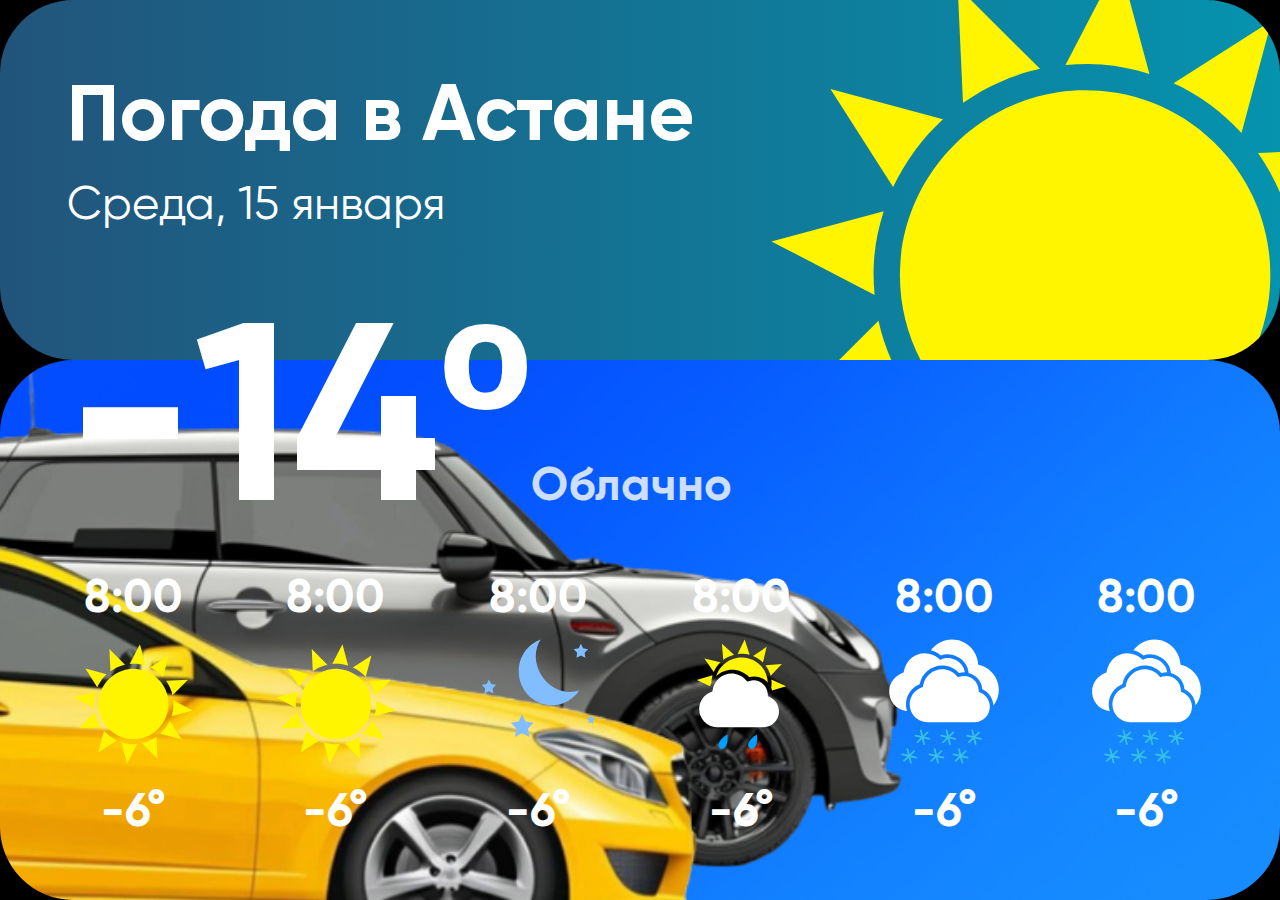
==== commit 43395240: "banner second iteration" ====
--- a/index.html
+++ b/index.html
@@ -4,8 +4,8 @@
     <meta charset="UTF-8">
     <meta name="viewport" content="width=device-width, initial-scale=1.0">
     <title>Vite App</title>
-    <script type="module" crossorigin src="/assets/index-YpbwO5ZL.js"></script>
-    <link rel="stylesheet" crossorigin href="/assets/index-D2NU68b0.css">
+    <script type="module" crossorigin src="/assets/index-BWW8894-.js"></script>
+    <link rel="stylesheet" crossorigin href="/assets/index-BwCgzMVv.css">
   </head>
   <body>
     <div id="app"></div>
--- a/assets/index-BwCgzMVv.css
+++ b/assets/index-BwCgzMVv.css
@@ -0,0 +1 @@
+/*! normalize.css v8.0.1 | MIT License | github.com/necolas/normalize.css */html{line-height:1.15;-webkit-text-size-adjust:100%}main{display:block}h1{font-size:2em;margin:.67em 0}hr{box-sizing:content-box;height:0;overflow:visible}pre{font-family:monospace,monospace;font-size:1em}a{background-color:transparent}abbr[title]{border-bottom:none;text-decoration:underline}b,strong{font-weight:bolder}code,kbd,samp{font-family:monospace,monospace;font-size:1em}small{font-size:80%}sub,sup{font-size:75%;line-height:0;position:relative;vertical-align:baseline}sub{bottom:-.25em}sup{top:-.5em}img{border-style:none}button,input,optgroup,select,textarea{font-family:inherit;font-size:100%;line-height:1.15;margin:0}button,input{overflow:visible}button,select{text-transform:none}button,[type=button],[type=reset],[type=submit]{-webkit-appearance:button}button::-moz-focus-inner,[type=button]::-moz-focus-inner,[type=reset]::-moz-focus-inner,[type=submit]::-moz-focus-inner{border-style:none;padding:0}button:-moz-focusring,[type=button]:-moz-focusring,[type=reset]:-moz-focusring,[type=submit]:-moz-focusring{outline:1px dotted ButtonText}fieldset{padding:.35em .75em .625em}legend{box-sizing:border-box;color:inherit;display:table;max-width:100%;padding:0;white-space:normal}progress{vertical-align:baseline}textarea{overflow:auto}[type=checkbox],[type=radio]{box-sizing:border-box;padding:0}[type=number]::-webkit-inner-spin-button,[type=number]::-webkit-outer-spin-button{height:auto}[type=search]{-webkit-appearance:textfield;outline-offset:-2px}[type=search]::-webkit-search-decoration{-webkit-appearance:none}::-webkit-file-upload-button{-webkit-appearance:button;font:inherit}details{display:block}summary{display:list-item}template{display:none}[hidden]{display:none}*,*:before,*:after{box-sizing:border-box}body{margin:0}@font-face{font-family:Gilroy;src:url(/assets/Gilroy-Bold-sEH2l2h-.woff2) format("woff2");font-weight:700}@font-face{font-family:Gilroy;src:url(/assets/Gilroy-Regular-Bf-NxSxE.woff2) format("woff2");font-weight:400}:root{font-size:2.60417vw;font-family:Gilroy,sans-serif;--widget-transition: all .3s ease-in-out}.currency[data-v-3807d8b9]{padding:0 2em;background:linear-gradient(90deg,#22547b,#0593ae);color:#fff;border-radius:2.2em;height:100%;width:100%;position:absolute;z-index:1;transition:var(--widget-transition)}.currency.full-height[data-v-3807d8b9]{height:100vh;position:absolute;z-index:2}.currency.full-height .currency-heading[data-v-3807d8b9]{margin-top:4rem}.currency.full-height .table-wrapper[data-v-3807d8b9]{position:absolute;top:50%;transform:translateY(-50%)}.currency.full-height th[data-v-3807d8b9]{font-size:2rem;width:16%}.currency.full-height th[data-v-3807d8b9]:nth-child(3){width:37%;padding-left:3.2rem}.currency.full-height th[data-v-3807d8b9]:nth-child(4){width:37%;padding-left:3.2rem}.currency.full-height .cell_price[data-v-3807d8b9]{padding-left:3.2rem}.currency.full-height .cell_currency[data-v-3807d8b9],.currency.full-height .flag-icon[data-v-3807d8b9]{width:4.4rem;height:4.4rem}.currency.full-height .currency-icon[data-v-3807d8b9]{width:2.4rem;height:2.4rem;transition:var(--widget-transition)}.table-wrapper[data-v-3807d8b9]{position:absolute;width:calc(100vw - 4rem);transition:var(--widget-transition);top:18%}.currency-heading[data-v-3807d8b9]{font-size:2.4em;font-weight:700;margin:2rem 0 1.4rem;transition:var(--widget-transition)}.table[data-v-3807d8b9]{border-collapse:collapse;width:100%;table-layout:fixed}.table th[data-v-3807d8b9]{font-size:1.6em;padding:0 0 .8rem;width:11%;text-align:left;transition:var(--widget-transition)}.table th[data-v-3807d8b9]:nth-child(3){width:40%;padding-left:5.5rem}.table th[data-v-3807d8b9]:nth-child(4){width:40%;padding-left:5.5rem}.table td[data-v-3807d8b9]{text-align:center;padding:0;transition:var(--widget-transition)}.table td.cell_price[data-v-3807d8b9]{padding-left:5.5rem;font-size:2.4rem;line-height:2.4rem;font-weight:700;color:#fff;text-align:left}.table tbody tr:not(:last-child) td[data-v-3807d8b9]{padding-bottom:1rem}.cell_currency[data-v-3807d8b9]{background:#fff;width:3.2em;height:3.2em;border-radius:50%;display:flex;align-items:center;justify-content:center;transition:var(--widget-transition)}.cell_flag[data-v-3807d8b9]{line-height:0}.currency-icon[data-v-3807d8b9]{width:1.745rem;height:1.745rem;transition:var(--widget-transition)}.flag-icon[data-v-3807d8b9]{width:3.2em;height:3.2em;transition:var(--widget-transition)}.traffics[data-v-ca38f494]{font-size:1.6rem;padding:2rem;background:linear-gradient(90deg,#22547b,#0593ae);color:#fff;border-radius:2.2rem;height:100%;position:absolute;width:100%;display:flex;flex-direction:column;justify-content:space-between;align-items:center;transition:var(--widget-transition);z-index:1}.traffics.full-height[data-v-ca38f494]{height:100vh;position:absolute;z-index:2;padding:4rem 2rem}.traffics.full-height .traffics__content[data-v-ca38f494]{font-size:4rem}.traffics.full-height .traffic__current[data-v-ca38f494]{font-size:20rem;width:30rem;height:30rem}.traffics.full-height .traffics__slogan[data-v-ca38f494]{display:block}.traffics__heading[data-v-ca38f494]{font-size:2.4rem;font-weight:700;margin:0}.traffics__heading span[data-v-ca38f494]{text-decoration:underline}.traffics__content[data-v-ca38f494]{display:flex;flex-direction:column;gap:4px;text-align:center;font-weight:700;transition:var(--widget-transition)}.traffic__current[data-v-ca38f494]{display:flex;align-items:center;justify-content:center;width:12.8rem;height:12.8rem;border-radius:50%;font-size:9.4rem;background:var(--17fcba4c);transition:var(--widget-transition)}.traffics__slogan[data-v-ca38f494]{display:none;margin:1rem 0 0;font-size:2.4rem;transition:var(--widget-transition)}.weather[data-v-5bb1f6c6]{--url: var(--d3b15b12);padding:2em;background:var(--url) no-repeat 22rem -2.3rem,linear-gradient(90deg,#22547b,#0593ae);background-size:55%,100%;color:#fff;border-radius:2.2em;height:100%;position:absolute;width:100%;display:flex;flex-direction:column;justify-content:space-between;transition:var(--widget-transition);z-index:1}.weather[data-v-5bb1f6c6] *{transition:var(--widget-transition)}.weather.full-height[data-v-5bb1f6c6]{height:100vh;position:absolute;z-index:2;padding:4rem 2rem;justify-content:flex-start;background-position:22rem 7rem,0 0}.weather.full-height .weather__heading[data-v-5bb1f6c6]{margin-bottom:21rem}.weather.full-height .weather__date[data-v-5bb1f6c6]{font-size:3.2rem}.weather.full-height .weather__content[data-v-5bb1f6c6]{margin-bottom:5rem}.weather.full-height .weather__temperature[data-v-5bb1f6c6]{font-size:12.8rem}.weather.full-height .weather__slogan[data-v-5bb1f6c6]{display:block;margin-top:auto}.weather__heading[data-v-5bb1f6c6]{font-size:2.4rem;font-weight:700;margin:0}.weather__content[data-v-5bb1f6c6]{padding-top:18px;display:grid;gap:.8rem;font-size:1.4rem}.weather__conditions[data-v-5bb1f6c6]{font-weight:700}.weather__temperature[data-v-5bb1f6c6]{font-size:7.6rem;line-height:9.4rem}.weather__description[data-v-5bb1f6c6]{opacity:.8;font-size:1.4rem}.weather__hours[data-v-5bb1f6c6]{display:flex;justify-content:space-between;list-style:none;padding:0;margin:0;font-size:1.4rem;font-weight:700}.weather__icon[data-v-5bb1f6c6]{width:4rem;height:4rem}.weather__hour[data-v-5bb1f6c6]{display:grid;gap:.4rem;justify-items:center}.weather__hour-name[data-v-5bb1f6c6]:first-letter{text-transform:uppercase}.weather__slogan[data-v-5bb1f6c6]{margin:0;font-size:2.4rem;font-weight:700;display:none}.v-enter-active[data-v-ac621fdc],.v-leave-active[data-v-ac621fdc]{transition:opacity .5s ease}.v-enter-from[data-v-ac621fdc],.v-leave-to[data-v-ac621fdc]{opacity:0}.bottom-banner[data-v-7ae4e64b]{width:100%;height:100%;object-fit:cover;position:absolute;opacity:1;border-radius:2.2rem}.active-image[data-v-7ae4e64b]{opacity:1;transition:opacity .9s ease}.inactive-image[data-v-7ae4e64b]{opacity:0;transition:opacity .9s ease}.frame[data-v-3c824682]{display:flex;flex-direction:column;width:100vw;height:100vh;background:#000;overflow:hidden}.frame__top[data-v-3c824682]{height:40vh;position:relative}.frame__bottom[data-v-3c824682]{height:60vh;position:relative}
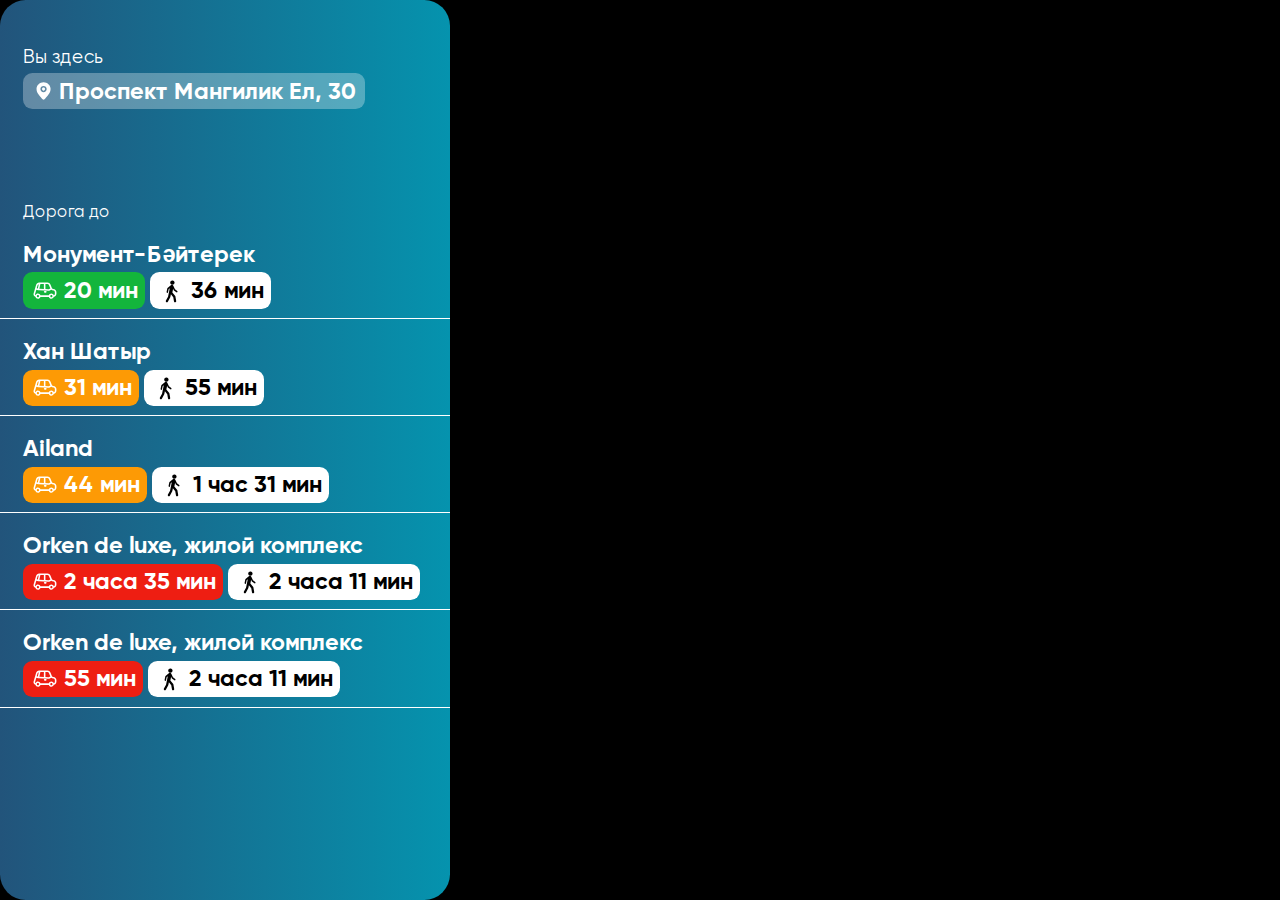
==== commit 613c07e7: "banner with video" ====
--- a/index.html
+++ b/index.html
@@ -4,8 +4,8 @@
     <meta charset="UTF-8">
     <meta name="viewport" content="width=device-width, initial-scale=1.0">
     <title>Vite App</title>
-    <script type="module" crossorigin src="/assets/index-BWW8894-.js"></script>
-    <link rel="stylesheet" crossorigin href="/assets/index-BwCgzMVv.css">
+    <script type="module" crossorigin src="/assets/index-DweMUQ3y.js"></script>
+    <link rel="stylesheet" crossorigin href="/assets/index-85I13aw2.css">
   </head>
   <body>
     <div id="app"></div>
--- a/assets/index-85I13aw2.css
+++ b/assets/index-85I13aw2.css
@@ -0,0 +1 @@
+/*! normalize.css v8.0.1 | MIT License | github.com/necolas/normalize.css */html{line-height:1.15;-webkit-text-size-adjust:100%}main{display:block}h1{font-size:2em;margin:.67em 0}hr{box-sizing:content-box;height:0;overflow:visible}pre{font-family:monospace,monospace;font-size:1em}a{background-color:transparent}abbr[title]{border-bottom:none;text-decoration:underline}b,strong{font-weight:bolder}code,kbd,samp{font-family:monospace,monospace;font-size:1em}small{font-size:80%}sub,sup{font-size:75%;line-height:0;position:relative;vertical-align:baseline}sub{bottom:-.25em}sup{top:-.5em}img{border-style:none}button,input,optgroup,select,textarea{font-family:inherit;font-size:100%;line-height:1.15;margin:0}button,input{overflow:visible}button,select{text-transform:none}button,[type=button],[type=reset],[type=submit]{-webkit-appearance:button}button::-moz-focus-inner,[type=button]::-moz-focus-inner,[type=reset]::-moz-focus-inner,[type=submit]::-moz-focus-inner{border-style:none;padding:0}button:-moz-focusring,[type=button]:-moz-focusring,[type=reset]:-moz-focusring,[type=submit]:-moz-focusring{outline:1px dotted ButtonText}fieldset{padding:.35em .75em .625em}legend{box-sizing:border-box;color:inherit;display:table;max-width:100%;padding:0;white-space:normal}progress{vertical-align:baseline}textarea{overflow:auto}[type=checkbox],[type=radio]{box-sizing:border-box;padding:0}[type=number]::-webkit-inner-spin-button,[type=number]::-webkit-outer-spin-button{height:auto}[type=search]{-webkit-appearance:textfield;outline-offset:-2px}[type=search]::-webkit-search-decoration{-webkit-appearance:none}::-webkit-file-upload-button{-webkit-appearance:button;font:inherit}details{display:block}summary{display:list-item}template{display:none}[hidden]{display:none}*,*:before,*:after{box-sizing:border-box}body{margin:0}@font-face{font-family:Gilroy;src:url(/assets/Gilroy-Bold-sEH2l2h-.woff2) format("woff2");font-weight:700}@font-face{font-family:Gilroy;src:url(/assets/Gilroy-Regular-Bf-NxSxE.woff2) format("woff2");font-weight:400}:root{font-family:Gilroy,sans-serif;--widget-transition: all .3s ease-in-out}@media (orientation: landscape){:root{font-size:1.3021vh}}@media (orientation: portrait){:root{font-size:2.60417vw}}.currency[data-v-d2fe3675]{padding:0 2em;background:linear-gradient(90deg,#22547b,#0593ae);color:#fff;border-radius:2.2em;height:100%;width:100%;position:absolute;z-index:1;transition:var(--widget-transition)}.currency.full-height[data-v-d2fe3675]{height:100vh;position:absolute;z-index:2}.currency.full-height .currency-heading[data-v-d2fe3675]{margin-top:4rem}.currency.full-height .table-wrapper[data-v-d2fe3675]{position:absolute;top:50%;transform:translateY(-50%)}.currency.full-height th[data-v-d2fe3675]{font-size:2rem;width:16%}.currency.full-height th[data-v-d2fe3675]:nth-child(3){width:37%;padding-left:3.2rem}.currency.full-height th[data-v-d2fe3675]:nth-child(4){width:37%;padding-left:3.2rem}.currency.full-height .cell_price[data-v-d2fe3675]{padding-left:3.2rem}.currency.full-height .cell_currency[data-v-d2fe3675],.currency.full-height .flag-icon[data-v-d2fe3675]{width:4.4rem;height:4.4rem}.currency.full-height .currency-icon[data-v-d2fe3675]{width:2.4rem;height:2.4rem;transition:var(--widget-transition)}.table-wrapper[data-v-d2fe3675]{position:absolute;width:calc(100% - 4rem);transition:var(--widget-transition);top:18%}.currency-heading[data-v-d2fe3675]{font-size:2.4em;font-weight:700;margin:2rem 0 1.4rem;transition:var(--widget-transition)}.table[data-v-d2fe3675]{border-collapse:collapse;width:100%;table-layout:fixed}.table th[data-v-d2fe3675]{font-size:1.6em;padding:0 0 .8rem;width:11%;text-align:left;transition:var(--widget-transition)}.table th[data-v-d2fe3675]:nth-child(3){width:40%;padding-left:5.5rem}.table th[data-v-d2fe3675]:nth-child(4){width:40%;padding-left:5.5rem}.table td[data-v-d2fe3675]{text-align:center;padding:0;transition:var(--widget-transition)}.table td.cell_price[data-v-d2fe3675]{padding-left:5.5rem;font-size:2.4rem;line-height:2.4rem;font-weight:700;color:#fff;text-align:left}.table tbody tr:not(:last-child) td[data-v-d2fe3675]{padding-bottom:1rem}.cell_currency[data-v-d2fe3675]{background:#fff;width:3.2em;height:3.2em;border-radius:50%;display:flex;align-items:center;justify-content:center;transition:var(--widget-transition)}.cell_flag[data-v-d2fe3675]{line-height:0}.currency-icon[data-v-d2fe3675]{width:1.745rem;height:1.745rem;transition:var(--widget-transition)}.flag-icon[data-v-d2fe3675]{width:3.2em;height:3.2em;transition:var(--widget-transition)}.traffics[data-v-ccd94fcc]{font-size:1.6rem;padding:2rem;background:linear-gradient(90deg,#22547b,#0593ae);color:#fff;border-radius:2.2rem;height:100%;position:absolute;width:100%;display:flex;flex-direction:column;justify-content:space-between;align-items:center;transition:var(--widget-transition);z-index:1}.traffics.full-height[data-v-ccd94fcc]{height:100vh;position:absolute;z-index:2;padding:4rem 2rem}.traffics.full-height .traffics__content[data-v-ccd94fcc]{font-size:4rem}.traffics.full-height .traffic__current[data-v-ccd94fcc]{font-size:20rem;width:30rem;height:30rem}.traffics.full-height .traffics__slogan[data-v-ccd94fcc]{display:block}.traffics__heading[data-v-ccd94fcc]{font-size:2.4rem;font-weight:700;margin:0}.traffics__heading span[data-v-ccd94fcc]{text-decoration:underline}.traffics__content[data-v-ccd94fcc]{display:flex;flex-direction:column;gap:.4rem;text-align:center;font-weight:700;transition:var(--widget-transition)}.traffic__current[data-v-ccd94fcc]{display:flex;align-items:center;justify-content:center;width:12.8rem;height:12.8rem;border-radius:50%;font-size:9.4rem;background:var(--0a9356b2);transition:var(--widget-transition)}.traffics__slogan[data-v-ccd94fcc]{display:none;margin:1rem 0 0;font-size:2.4rem;transition:var(--widget-transition)}.weather[data-v-41da2d76]{--url: var(--48e078a3);padding:2em;background:var(--url) no-repeat 22rem -2.3rem,linear-gradient(90deg,#22547b,#0593ae);background-size:55%,100%;color:#fff;border-radius:2.2em;height:100%;position:absolute;width:100%;display:flex;flex-direction:column;justify-content:space-between;transition:var(--widget-transition);z-index:1}.weather[data-v-41da2d76] *{transition:var(--widget-transition)}.weather.full-height[data-v-41da2d76]{height:100vh;position:absolute;z-index:2;padding:4rem 2rem;justify-content:flex-start;background-position:22rem 7rem,0 0}.weather.full-height .weather__heading[data-v-41da2d76]{margin-bottom:21rem}.weather.full-height .weather__date[data-v-41da2d76]{font-size:3.2rem}.weather.full-height .weather__content[data-v-41da2d76]{margin-bottom:5rem}.weather.full-height .weather__temperature[data-v-41da2d76]{font-size:12.8rem}.weather.full-height .weather__slogan[data-v-41da2d76]{display:block;margin-top:auto}.weather__heading[data-v-41da2d76]{font-size:2.4rem;font-weight:700;margin:0}.weather__content[data-v-41da2d76]{padding-top:1.8rem;display:grid;gap:.8rem;font-size:1.4rem}.weather__conditions[data-v-41da2d76]{font-weight:700}.weather__temperature[data-v-41da2d76]{font-size:7.6rem;line-height:9.4rem}.weather__description[data-v-41da2d76]{opacity:.8;font-size:1.4rem}.weather__hours[data-v-41da2d76]{display:flex;justify-content:space-between;list-style:none;padding:0;margin:0;font-size:1.4rem;font-weight:700}.weather__icon[data-v-41da2d76]{width:4rem;height:4rem}.weather__hour[data-v-41da2d76]{display:grid;gap:.4rem;justify-items:center}.weather__hour-name[data-v-41da2d76]:first-letter{text-transform:uppercase}.weather__slogan[data-v-41da2d76]{margin:0;font-size:2.4rem;font-weight:700;display:none}.group[data-v-11492505]{width:100%;min-height:1rem;display:grid;gap:.4rem}.group--small .group__header[data-v-11492505]{height:2.6rem;font-size:1rem}.group--small .group__header-text[data-v-11492505]{width:5rem}.group--small .group__list[data-v-11492505]{grid-template-columns:1fr 1fr;grid-auto-flow:column;grid-template-rows:repeat(6,3.6rem);column-gap:1.4rem}.group--small .group__item[data-v-11492505]{font-size:2rem}.group--small .left-part[data-v-11492505]{width:62%}.group--tiny .group__list[data-v-11492505]{grid-template-columns:1fr 1fr;grid-auto-flow:column;grid-template-rows:repeat(6,3.1rem);column-gap:1.4rem}.group__headers[data-v-11492505]{display:flex;gap:1.4rem}.group__header[data-v-11492505]{display:flex;justify-content:space-between;height:4.2rem;font-size:1.6rem;text-transform:uppercase;flex-grow:1}.group__header-text[data-v-11492505]{text-align:center;padding:.2rem .8rem;position:relative;background:#fff3;border-radius:.4rem;width:7rem}.group__header-text[data-v-11492505]:after{content:"";display:block;width:70%;height:.1rem;background:#fff;top:50%;left:50%;transform:translate(-50%,-50%);position:absolute}.group__list[data-v-11492505]{display:grid;gap:.4rem;margin:0;padding:0;overflow:hidden;list-style-type:none;position:relative;align-items:stretch;grid-auto-rows:4.6rem}.group__item[data-v-11492505]{display:flex;justify-content:space-between;align-items:center;font-size:3.2rem;text-align:center;padding:.2rem .8rem;background:#fff3;border-radius:.4rem}.group__item--active[data-v-11492505]{background:#34c759}.left-part[data-v-11492505]{width:55%;display:flex;align-items:center;justify-content:space-between}.window-number[data-v-11492505]{position:relative}.window-number[data-v-11492505]:after{content:"";display:block;width:100%;height:.15rem;background:#fff;bottom:0;position:absolute}.list-move[data-v-11492505]{transition:transform .8s ease}.list-enter-active[data-v-11492505]{transition:all .8s ease}.list-enter-from[data-v-11492505]{opacity:0}.list-leave-to[data-v-11492505]{position:absolute;opacity:0}.datetime[data-v-11492505]{display:flex;justify-content:space-between;background:#0003;align-items:flex-end;position:absolute;right:0;bottom:0;height:3.6rem;width:calc(50% - .7rem);border-radius:.4rem;font-size:1.5rem;padding:.2rem .8rem}.time[data-v-11492505]{font-size:2.4rem}.arrow-icon[data-v-11492505]{width:2.4rem;height:2.4rem}.queue[data-v-60bfdfea]{background:linear-gradient(90deg,#22547b,#0593ae);color:#fff;border-radius:2.2rem;height:100%;width:100%;position:absolute;z-index:1;transition:var(--widget-transition);font-weight:700;overflow:hidden}.queue.full-height[data-v-60bfdfea]{height:100vh;position:absolute;z-index:2}.container[data-v-60bfdfea]{padding:2rem;display:grid;gap:3rem}.top-timer[data-v-60bfdfea]{background:#0003;border-radius:.4rem;display:flex;justify-content:space-between;padding:2rem;font-size:2.4rem;align-items:flex-end;gap:.8rem}.heading[data-v-60bfdfea]{flex-grow:1}.date[data-v-60bfdfea]{font-size:1.5rem}.location[data-v-532faffc]{background:linear-gradient(90deg,#22547b,#0593ae);color:#fff;border-radius:2.2em;height:100%;width:100%;position:absolute;z-index:1;transition:var(--widget-transition)}.location.full-height[data-v-532faffc]{height:100vh;position:absolute;z-index:2}.location.full-height .location__heading[data-v-532faffc]{padding:4rem 2rem}.location.full-height .location__location[data-v-532faffc]{margin-bottom:4rem}.location.full-height .rout[data-v-532faffc]{padding:1.6rem 2rem .8rem;font-size:2rem;gap:.4rem;flex-wrap:wrap}.location.full-height .rout__name[data-v-532faffc]{min-width:100%}.location__heading[data-v-532faffc]{padding:2rem;display:grid;justify-items:start;gap:.4rem;font-size:1.6rem}.location__location[data-v-532faffc]{padding:.4rem .8rem;display:flex;align-items:center;gap:.4rem;background:#ffffff4d;border-radius:.8rem;font-size:2rem;font-weight:700}.location__icon[data-v-532faffc]{width:1.8rem;height:1.8rem}.location__hint[data-v-532faffc]{padding-left:2rem;font-size:1.4rem}.location__routs[data-v-532faffc]{list-style-type:none;padding:0;margin:0;width:100%;font-weight:700}.rout[data-v-532faffc]{display:flex;align-items:center;gap:.8rem;padding:1.2rem 2rem .4rem;font-size:1.6rem;border-bottom:.1rem solid white}.rout__name[data-v-532faffc]{flex-grow:1}.time[data-v-532faffc]{display:flex;align-items:center;gap:.4rem;padding:.2rem .6rem;line-height:1;height:3.1rem;border-radius:.8rem;flex-shrink:0}.time svg[data-v-532faffc]{width:2.5rem;height:2.5rem}.time.green[data-v-532faffc]{background:#13b53c}.time.yellow[data-v-532faffc]{background:#fd9a05}.time.red[data-v-532faffc]{background:#ee1e12}.pedestrian-time[data-v-532faffc]{color:#000;background:#fff}.v-enter-active[data-v-95dd5624],.v-leave-active[data-v-95dd5624]{transition:opacity .5s ease}.v-enter-from[data-v-95dd5624],.v-leave-to[data-v-95dd5624]{opacity:0}.banner-wrapper[data-v-fae06cfe]{max-height:60vh;border-radius:2.2rem;overflow:hidden;position:relative;height:60vh}.banner-media[data-v-fae06cfe]{width:100%;height:100%;object-fit:cover;position:absolute}.fade-enter-active[data-v-fae06cfe],.fade-leave-active[data-v-fae06cfe]{transition:opacity .9s ease}.fade-enter-from[data-v-fae06cfe],.fade-leave-to[data-v-fae06cfe]{opacity:0}.frame[data-v-4135dd73]{display:grid;grid-template-rows:4fr 6fr;width:100vw;height:100vh;background:#000;overflow:hidden}@media (orientation: landscape){.frame[data-v-4135dd73]{grid-template-rows:none;grid-template-columns:50vh auto}}.frame__top[data-v-4135dd73],.frame__bottom[data-v-4135dd73]{position:relative}
